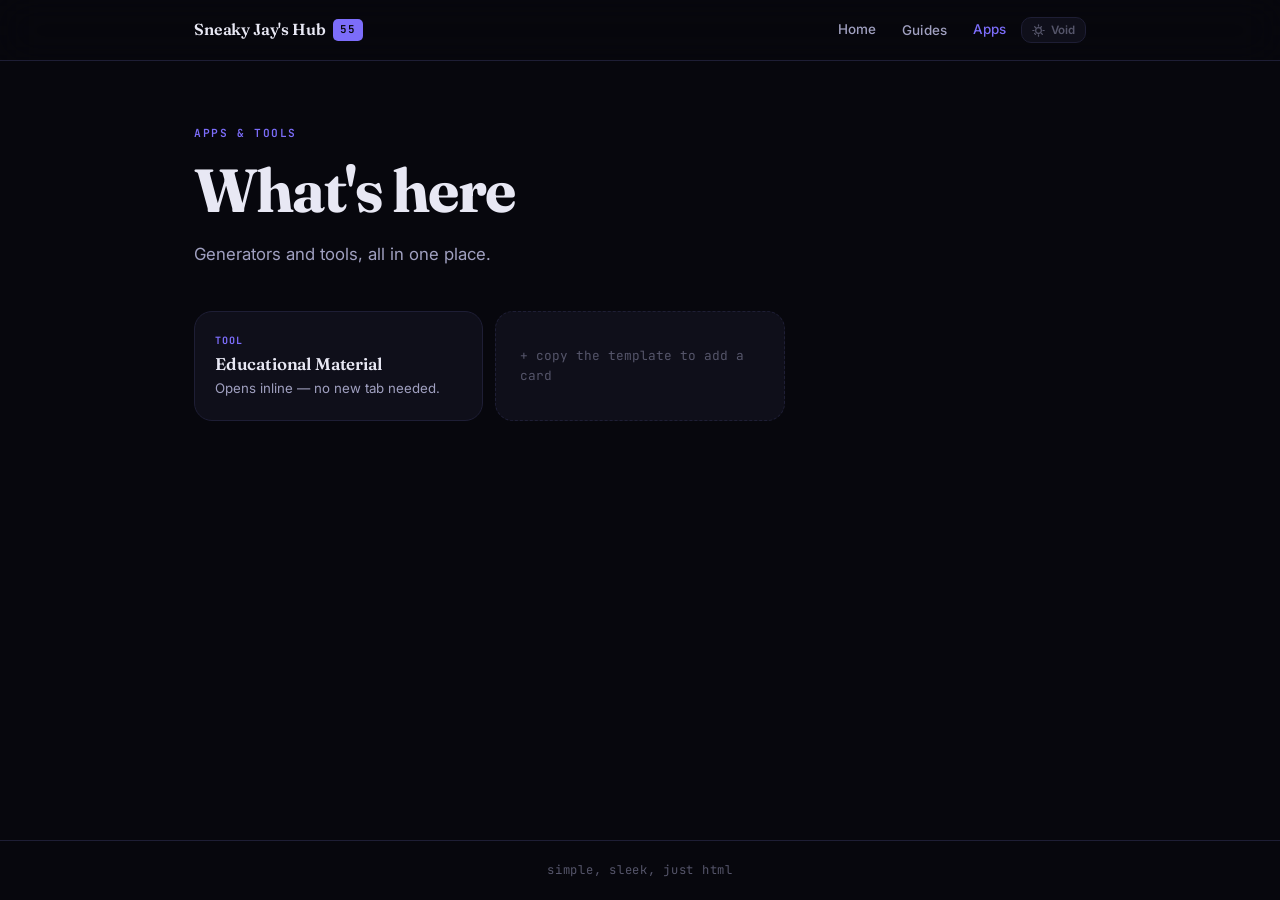
==== apps.html @ e9c7f74b "Add files via upload" ====
<!DOCTYPE html>
<html lang="en">
<head>
  <meta charset="UTF-8">
  <meta name="viewport" content="width=device-width, initial-scale=1.0">
  <title>Apps · Hub</title>
  <link rel="preconnect" href="https://fonts.googleapis.com">
  <link rel="preconnect" href="https://fonts.gstatic.com" crossorigin>
  <link href="https://fonts.googleapis.com/css2?family=Fraunces:wght@500;600;700&family=Inter:wght@400;500;600&family=JetBrains+Mono:wght@400;500;600&display=swap" rel="stylesheet">
  <link rel="stylesheet" href="style.css">
</head>
<body>

<canvas id="stars-canvas" aria-hidden="true"></canvas>

<header class="site-head">
  <div class="head-inner">
    <div class="brand">Sneaky Jay's Hub <span class="mark">55</span></div>
    <nav class="site-nav">
      <a href="index.html">Home</a>
      <button id="guidesBtn" type="button">Guides</button>
      <a href="apps.html" class="active">Apps</a>
      <button class="theme-toggle-btn" id="themeToggleBtn" type="button" aria-label="Change theme">
        <svg viewBox="0 0 16 16" stroke-width="1.5" stroke-linecap="round" stroke-linejoin="round">
          <circle cx="8" cy="8" r="3.5"/>
          <path d="M8 1v1.5M8 13.5V15M1 8h1.5M13.5 8H15M3.2 3.2l1.1 1.1M11.7 11.7l1.1 1.1M11.7 3.2l-1.1 1.1M3.2 11.7l1.1 1.1"/>
        </svg>
        <span class="theme-btn-label">Theme</span>
      </button>
    </nav>
  </div>
</header>

<main>
  <span class="eyebrow">Apps &amp; Tools</span>
  <h1 class="page-title">What's here</h1>
  <p class="lede">Generators and tools, all in one place.</p>

  <div class="grid">

    <!-- App card — opens inline via iframe -->
    <div class="card">
      <button class="card-link" onclick="openApp('https://educational-material.pages.dev', 'Educational Material')">
        <span class="tag">Tool</span>
        <h3>Educational Material</h3>
        <p>Opens inline — no new tab needed.</p>
      </button>
    </div>

    <!--
    TEMPLATE — copy to add a new app card:

    <div class="card">
      <button class="card-link" onclick="openApp('https://yoursite.com', 'App Name')">
        <span class="tag">Category</span>
        <h3>App Name</h3>
        <p>What it does.</p>
      </button>
    </div>
    -->

    <div class="card add-new">+ copy the template to add a card</div>
  </div>
</main>

<footer class="site-foot">simple, sleek, just html</footer>

<!-- Guides modal -->
<div class="modal-overlay" id="guidesModal">
  <div class="modal-panel" role="dialog" aria-modal="true" aria-label="Guides">
    <div class="modal-header">
      <span>Guides</span>
      <button class="modal-close" id="guidesClose" aria-label="Close">&times;</button>
    </div>
    <div class="modal-list">
      <a href="method-1.html"><span class="num">1</span> Method 1</a>
      <a href="method-2.html"><span class="num">2</span> Method 2</a>
      <a href="method-3.html"><span class="num">3</span> Method 3</a>
    </div>
  </div>
</div>

<!-- App iframe viewer -->
<div id="app-viewer" role="dialog" aria-modal="true" aria-label="App viewer">
  <div class="app-bar">
    <button class="app-bar-back" onclick="closeApp()">
      <svg viewBox="0 0 14 14" stroke-width="2" stroke-linecap="round" stroke-linejoin="round">
        <path d="M9 12L4 7l5-5"/>
      </svg>
      Back
    </button>
    <span class="app-bar-title" id="app-title"></span>
    <span class="app-bar-url" id="app-url"></span>
  </div>
  <iframe id="app-frame" src="" title="App viewer"
    sandbox="allow-scripts allow-same-origin allow-forms allow-popups allow-modals"></iframe>
</div>

<script src="guides-modal.js"></script>
<script src="theme.js"></script>
<script>
  function openApp(url, title) {
    const viewer = document.getElementById('app-viewer');
    document.getElementById('app-frame').src = url;
    document.getElementById('app-title').textContent = title;
    document.getElementById('app-url').textContent = url;
    viewer.classList.add('open');
    document.body.style.overflow = 'hidden';
  }

  function closeApp() {
    document.getElementById('app-viewer').classList.remove('open');
    document.getElementById('app-frame').src = '';
    document.body.style.overflow = '';
  }

  document.addEventListener('keydown', e => { if (e.key === 'Escape') closeApp(); });
</script>
</body>
</html>
---- style.css ----
/* ═══════════════════════════════════════════════
   RESET
═══════════════════════════════════════════════ */
*, *::before, *::after { box-sizing: border-box; margin: 0; padding: 0; }
html { font-size: 16px; scroll-behavior: smooth; }
a { color: inherit; text-decoration: none; }

/* ═══════════════════════════════════════════════
   THEME TOKENS  (default = void / deep dark)
═══════════════════════════════════════════════ */
:root {
  /* -- void (default) -- */
  --bg:           #07070d;
  --bg-2:         #0f0f1a;
  --bg-3:         #171727;
  --border:       #1e1e35;
  --accent:       #7c6dfa;
  --accent-glow:  rgba(124,109,250,0.25);
  --accent-dim:   rgba(124,109,250,0.1);
  --text:         #e8e8f4;
  --text-2:       #a0a0c0;
  --muted:        #55556a;
  --card-shine:   rgba(124,109,250,0.04);

  --font-display: 'Fraunces', Georgia, serif;
  --font-body:    'Inter', system-ui, sans-serif;
  --font-mono:    'JetBrains Mono', monospace;

  --radius:    10px;
  --radius-lg: 18px;
  --radius-xl: 24px;
  --trans:     0.2s ease;
  --trans-slow:0.4s ease;
}

/* ═══════════════════════════════════════════════
   THEMES
═══════════════════════════════════════════════ */

/* -- midnight (dark blue) -- */
[data-theme="midnight"] {
  --bg:          #020818;
  --bg-2:        #060d24;
  --bg-3:        #0c1535;
  --border:      #132040;
  --accent:      #38bdf8;
  --accent-glow: rgba(56,189,248,0.2);
  --accent-dim:  rgba(56,189,248,0.08);
  --text:        #e0f0ff;
  --text-2:      #90b8d8;
  --muted:       #3a5270;
  --card-shine:  rgba(56,189,248,0.03);
}

/* -- ember (dark warm) -- */
[data-theme="ember"] {
  --bg:          #0d0700;
  --bg-2:        #160e02;
  --bg-3:        #201608;
  --border:      #332200;
  --accent:      #f97316;
  --accent-glow: rgba(249,115,22,0.22);
  --accent-dim:  rgba(249,115,22,0.09);
  --text:        #f5e8d8;
  --text-2:      #c09060;
  --muted:       #5a3a1a;
  --card-shine:  rgba(249,115,22,0.03);
}

/* -- forest (dark green) -- */
[data-theme="forest"] {
  --bg:          #020d06;
  --bg-2:        #05140a;
  --bg-3:        #081c10;
  --border:      #0e2e18;
  --accent:      #4ade80;
  --accent-glow: rgba(74,222,128,0.2);
  --accent-dim:  rgba(74,222,128,0.08);
  --text:        #d8f4e0;
  --text-2:      #7ab890;
  --muted:       #2a4a34;
  --card-shine:  rgba(74,222,128,0.03);
}

/* -- rose (dark pink) -- */
[data-theme="rose"] {
  --bg:          #0d0208;
  --bg-2:        #17040f;
  --bg-3:        #200818;
  --border:      #35102a;
  --accent:      #f472b6;
  --accent-glow: rgba(244,114,182,0.2);
  --accent-dim:  rgba(244,114,182,0.08);
  --text:        #fce7f3;
  --text-2:      #c080a0;
  --muted:       #5a2048;
  --card-shine:  rgba(244,114,182,0.03);
}

/* -- paper (light) -- */
[data-theme="paper"] {
  --bg:          #faf8f4;
  --bg-2:        #f2ede6;
  --bg-3:        #e8e0d6;
  --border:      #d4c8b8;
  --accent:      #7c3aed;
  --accent-glow: rgba(124,58,237,0.15);
  --accent-dim:  rgba(124,58,237,0.08);
  --text:        #1a1410;
  --text-2:      #6b5a48;
  --muted:       #9a8a78;
  --card-shine:  rgba(124,58,237,0.03);
}

/* -- arctic (light blue) -- */
[data-theme="arctic"] {
  --bg:          #f0f7ff;
  --bg-2:        #e4f0fc;
  --bg-3:        #d4e8f8;
  --border:      #b8d4ee;
  --accent:      #0369a1;
  --accent-glow: rgba(3,105,161,0.15);
  --accent-dim:  rgba(3,105,161,0.07);
  --text:        #0a1a2e;
  --text-2:      #3a6080;
  --muted:       #7090b0;
  --card-shine:  rgba(3,105,161,0.02);
}

/* -- mint (light green) -- */
[data-theme="mint"] {
  --bg:          #f0faf4;
  --bg-2:        #e2f5e8;
  --bg-3:        #d0eedb;
  --border:      #b0d8be;
  --accent:      #059669;
  --accent-glow: rgba(5,150,105,0.15);
  --accent-dim:  rgba(5,150,105,0.07);
  --text:        #062016;
  --text-2:      #2a6048;
  --muted:       #609078;
  --card-shine:  rgba(5,150,105,0.02);
}

/* -- stars (animated) -- */
[data-theme="stars"] {
  --bg:          #000008;
  --bg-2:        #06060f;
  --bg-3:        #0a0a18;
  --border:      #14143a;
  --accent:      #c4b5fd;
  --accent-glow: rgba(196,181,253,0.25);
  --accent-dim:  rgba(196,181,253,0.08);
  --text:        #f0eeff;
  --text-2:      #a090d0;
  --muted:       #404060;
  --card-shine:  rgba(196,181,253,0.04);
}

/* ═══════════════════════════════════════════════
   BASE
═══════════════════════════════════════════════ */
body {
  background: var(--bg);
  color: var(--text);
  font-family: var(--font-body);
  font-size: 1rem;
  line-height: 1.6;
  min-height: 100dvh;
  display: flex;
  flex-direction: column;
  -webkit-font-smoothing: antialiased;
  transition: background var(--trans-slow), color var(--trans-slow);
  position: relative;
  overflow-x: hidden;
}

code {
  font-family: var(--font-mono);
  font-size: 0.82em;
  background: var(--bg-3);
  border: 1px solid var(--border);
  padding: 0.15em 0.45em;
  border-radius: 4px;
  color: var(--accent);
}

/* ═══════════════════════════════════════════════
   STARS CANVAS (only visible in stars theme)
═══════════════════════════════════════════════ */
#stars-canvas {
  display: none;
  position: fixed;
  inset: 0;
  pointer-events: none;
  z-index: 0;
}
[data-theme="stars"] #stars-canvas { display: block; }
[data-theme="stars"] body > *:not(#stars-canvas) { position: relative; z-index: 1; }

/* ═══════════════════════════════════════════════
   HEADER
═══════════════════════════════════════════════ */
.site-head {
  position: sticky;
  top: 0;
  z-index: 200;
  background: rgba(0,0,0,0);
  backdrop-filter: blur(20px);
  -webkit-backdrop-filter: blur(20px);
  border-bottom: 1px solid var(--border);
  transition: background var(--trans-slow), border-color var(--trans-slow);
}

/* Light themes need a whiter header bg */
[data-theme="paper"] .site-head,
[data-theme="arctic"] .site-head,
[data-theme="mint"] .site-head {
  background: rgba(255,255,255,0.6);
}

.head-inner {
  max-width: 940px;
  margin: 0 auto;
  padding: 0 24px;
  height: 60px;
  display: flex;
  align-items: center;
  justify-content: space-between;
  gap: 12px;
}

.brand {
  font-family: var(--font-display);
  font-size: 1rem;
  font-weight: 600;
  letter-spacing: -0.01em;
  color: var(--text);
  white-space: nowrap;
  display: flex;
  align-items: center;
  gap: 8px;
  flex-shrink: 0;
  transition: color var(--trans-slow);
}

.mark {
  font-family: var(--font-mono);
  font-size: 0.68rem;
  font-weight: 600;
  background: var(--accent);
  color: var(--bg);
  padding: 2px 7px;
  border-radius: 5px;
  letter-spacing: 0.06em;
  transition: background var(--trans-slow);
}

/* ═══════════════════════════════════════════════
   NAV
═══════════════════════════════════════════════ */
.site-nav {
  display: flex;
  align-items: center;
  gap: 2px;
}

.site-nav a,
.site-nav button {
  font-family: var(--font-body);
  font-size: 0.84rem;
  font-weight: 500;
  color: var(--text-2);
  background: none;
  border: none;
  cursor: pointer;
  padding: 6px 12px;
  border-radius: var(--radius);
  transition: color var(--trans), background var(--trans);
  letter-spacing: 0.01em;
  white-space: nowrap;
}

.site-nav a:hover,
.site-nav button:hover {
  color: var(--text);
  background: var(--bg-3);
}

.site-nav a.active { color: var(--accent); }

/* Theme toggle button */
.theme-toggle-btn {
  display: flex;
  align-items: center;
  gap: 6px;
  font-family: var(--font-mono);
  font-size: 0.72rem !important;
  font-weight: 600 !important;
  color: var(--muted) !important;
  border: 1px solid var(--border) !important;
  padding: 5px 10px !important;
  background: var(--bg-2) !important;
  transition: color var(--trans), border-color var(--trans), background var(--trans) !important;
}

.theme-toggle-btn:hover {
  color: var(--accent) !important;
  border-color: var(--accent) !important;
  background: var(--accent-dim) !important;
}

.theme-toggle-btn svg {
  width: 13px; height: 13px;
  stroke: currentColor; fill: none;
  flex-shrink: 0;
}

/* ═══════════════════════════════════════════════
   THEME PICKER PANEL
═══════════════════════════════════════════════ */
.theme-panel-overlay {
  display: none;
  position: fixed;
  inset: 0;
  z-index: 600;
  background: rgba(0,0,0,0.55);
  backdrop-filter: blur(8px);
  -webkit-backdrop-filter: blur(8px);
  align-items: flex-start;
  justify-content: flex-end;
  padding: 70px 24px 0;
}

.theme-panel-overlay.open { display: flex; }

.theme-panel {
  background: var(--bg-2);
  border: 1px solid var(--border);
  border-radius: var(--radius-xl);
  width: 340px;
  overflow: hidden;
  box-shadow: 0 40px 100px rgba(0,0,0,0.6);
  animation: panel-in 0.22s cubic-bezier(0.22,1,0.36,1);
}

@keyframes panel-in {
  from { opacity: 0; transform: translateY(-12px) scale(0.97); }
  to   { opacity: 1; transform: translateY(0) scale(1); }
}

.theme-panel-head {
  display: flex;
  align-items: center;
  justify-content: space-between;
  padding: 18px 20px 14px;
  border-bottom: 1px solid var(--border);
}

.theme-panel-head span {
  font-family: var(--font-mono);
  font-size: 0.72rem;
  font-weight: 600;
  letter-spacing: 0.1em;
  text-transform: uppercase;
  color: var(--muted);
}

.theme-panel-close {
  background: none;
  border: none;
  color: var(--muted);
  cursor: pointer;
  font-size: 1.1rem;
  line-height: 1;
  padding: 3px 6px;
  border-radius: 6px;
  transition: color var(--trans), background var(--trans);
}
.theme-panel-close:hover { color: var(--text); background: var(--bg-3); }

.theme-section-label {
  font-family: var(--font-mono);
  font-size: 0.65rem;
  font-weight: 600;
  letter-spacing: 0.1em;
  text-transform: uppercase;
  color: var(--muted);
  padding: 14px 20px 8px;
}

.theme-grid {
  display: grid;
  grid-template-columns: 1fr 1fr;
  gap: 8px;
  padding: 0 12px 12px;
}

.theme-swatch {
  display: flex;
  align-items: center;
  gap: 10px;
  padding: 10px 12px;
  border-radius: var(--radius);
  cursor: pointer;
  border: 1.5px solid transparent;
  background: none;
  font-family: var(--font-body);
  text-align: left;
  transition: border-color 0.15s, background 0.15s;
  position: relative;
  overflow: hidden;
}

.theme-swatch:hover { background: var(--bg-3); }
.theme-swatch.active { border-color: var(--accent) !important; }

.swatch-dot {
  width: 28px;
  height: 28px;
  border-radius: 50%;
  flex-shrink: 0;
  border: 2px solid rgba(255,255,255,0.12);
  position: relative;
  overflow: hidden;
}

.swatch-dot::after {
  content: '';
  position: absolute;
  inset: 0;
  border-radius: 50%;
  background: linear-gradient(135deg, rgba(255,255,255,0.2) 0%, transparent 60%);
}

.swatch-info { min-width: 0; }
.swatch-name {
  font-size: 0.84rem;
  font-weight: 600;
  color: var(--text);
  display: block;
  white-space: nowrap;
  overflow: hidden;
  text-overflow: ellipsis;
}
.swatch-desc {
  font-size: 0.7rem;
  color: var(--muted);
  display: block;
  margin-top: 1px;
}

/* Stars special badge */
.swatch-stars-badge {
  position: absolute;
  top: 6px;
  right: 6px;
  font-size: 0.58rem;
  font-family: var(--font-mono);
  font-weight: 700;
  letter-spacing: 0.06em;
  text-transform: uppercase;
  background: #c4b5fd;
  color: #000010;
  padding: 1px 5px;
  border-radius: 3px;
}

/* ═══════════════════════════════════════════════
   MAIN
═══════════════════════════════════════════════ */
main {
  flex: 1;
  max-width: 940px;
  width: 100%;
  margin: 0 auto;
  padding: 64px 24px 80px;
}

/* ═══════════════════════════════════════════════
   HERO
═══════════════════════════════════════════════ */
.hero { max-width: 580px; }

.eyebrow {
  font-family: var(--font-mono);
  font-size: 0.7rem;
  font-weight: 600;
  letter-spacing: 0.14em;
  text-transform: uppercase;
  color: var(--accent);
  margin-bottom: 16px;
  display: block;
  transition: color var(--trans-slow);
}

.page-title {
  font-family: var(--font-display);
  font-size: clamp(2.6rem, 5.5vw, 3.8rem);
  font-weight: 700;
  line-height: 1.06;
  letter-spacing: -0.03em;
  color: var(--text);
  margin-bottom: 18px;
  transition: color var(--trans-slow);
}

.lede {
  font-size: 1.05rem;
  color: var(--text-2);
  margin-bottom: 44px;
  line-height: 1.55;
  transition: color var(--trans-slow);
}

/* ═══════════════════════════════════════════════
   HERO GRID CARDS
═══════════════════════════════════════════════ */
.hero-grid {
  display: grid;
  grid-template-columns: 1fr 1fr;
  gap: 12px;
}

.hero-card {
  display: flex;
  flex-direction: column;
  gap: 7px;
  padding: 24px 22px;
  background: var(--bg-2);
  border: 1px solid var(--border);
  border-radius: var(--radius-lg);
  cursor: pointer;
  font-family: inherit;
  text-align: left;
  transition: border-color var(--trans), background var(--trans), transform var(--trans), box-shadow var(--trans);
  text-decoration: none;
  color: var(--text);
  position: relative;
  overflow: hidden;
}

.hero-card::before {
  content: '';
  position: absolute;
  inset: 0;
  background: var(--card-shine);
  opacity: 0;
  transition: opacity var(--trans);
}

.hero-card:hover { border-color: var(--accent); transform: translateY(-3px); box-shadow: 0 12px 40px var(--accent-glow); }
.hero-card:hover::before { opacity: 1; }

.hero-card .glyph {
  font-family: var(--font-mono);
  font-size: 0.66rem;
  font-weight: 700;
  letter-spacing: 0.12em;
  text-transform: uppercase;
  color: var(--accent);
  margin-bottom: 2px;
  transition: color var(--trans-slow);
}

.hero-card h3 {
  font-family: var(--font-display);
  font-size: 1.18rem;
  font-weight: 600;
  letter-spacing: -0.01em;
  color: var(--text);
  transition: color var(--trans-slow);
}

.hero-card p {
  font-size: 0.84rem;
  color: var(--text-2);
  line-height: 1.45;
  transition: color var(--trans-slow);
}

/* ═══════════════════════════════════════════════
   CALLOUT
═══════════════════════════════════════════════ */
.callout {
  margin-top: 32px;
  padding: 14px 18px;
  background: var(--bg-2);
  border: 1px solid var(--border);
  border-left: 3px solid var(--accent);
  border-radius: var(--radius);
  font-size: 0.87rem;
  color: var(--text-2);
  line-height: 1.5;
}

/* ═══════════════════════════════════════════════
   APPS GRID
═══════════════════════════════════════════════ */
.grid {
  display: grid;
  grid-template-columns: repeat(auto-fill, minmax(230px, 1fr));
  gap: 12px;
  margin-top: 44px;
}

.card {
  background: var(--bg-2);
  border: 1px solid var(--border);
  border-radius: var(--radius-lg);
  overflow: hidden;
  transition: border-color var(--trans), transform var(--trans), box-shadow var(--trans);
}

.card:hover { border-color: var(--accent); transform: translateY(-2px); box-shadow: 0 8px 30px var(--accent-glow); }

.card-link {
  display: flex;
  flex-direction: column;
  gap: 6px;
  padding: 22px 20px;
  cursor: pointer;
  background: none;
  border: none;
  font-family: inherit;
  text-align: left;
  width: 100%;
  color: var(--text);
  transition: background var(--trans);
}

.card-link:hover { background: var(--bg-3); }

.tag {
  font-family: var(--font-mono);
  font-size: 0.63rem;
  font-weight: 700;
  letter-spacing: 0.1em;
  text-transform: uppercase;
  color: var(--accent);
  transition: color var(--trans-slow);
}

.card h3 {
  font-family: var(--font-display);
  font-size: 1.06rem;
  font-weight: 600;
  letter-spacing: -0.01em;
  color: var(--text);
  transition: color var(--trans-slow);
}

.card p {
  font-size: 0.83rem;
  color: var(--text-2);
  transition: color var(--trans-slow);
}

.add-new {
  display: flex;
  align-items: center;
  justify-content: center;
  padding: 24px;
  font-size: 0.8rem;
  color: var(--muted);
  font-family: var(--font-mono);
  border-style: dashed;
  min-height: 110px;
}

/* ═══════════════════════════════════════════════
   FOOTER
═══════════════════════════════════════════════ */
.site-foot {
  text-align: center;
  padding: 20px 24px;
  font-size: 0.76rem;
  font-family: var(--font-mono);
  color: var(--muted);
  border-top: 1px solid var(--border);
  letter-spacing: 0.06em;
  transition: color var(--trans-slow), border-color var(--trans-slow);
}

/* ═══════════════════════════════════════════════
   GUIDES MODAL
═══════════════════════════════════════════════ */
.modal-overlay {
  display: none;
  position: fixed;
  inset: 0;
  background: rgba(0,0,0,0.6);
  backdrop-filter: blur(10px);
  -webkit-backdrop-filter: blur(10px);
  z-index: 500;
  align-items: flex-start;
  justify-content: center;
  padding-top: 80px;
}

.modal-overlay.open { display: flex; }

.modal-panel {
  background: var(--bg-2);
  border: 1px solid var(--border);
  border-radius: var(--radius-xl);
  width: 320px;
  overflow: hidden;
  box-shadow: 0 40px 100px rgba(0,0,0,0.5);
  animation: slide-down 0.2s cubic-bezier(0.22,1,0.36,1);
}

@keyframes slide-down {
  from { opacity: 0; transform: translateY(-14px) scale(0.97); }
  to   { opacity: 1; transform: translateY(0) scale(1); }
}

.modal-header {
  display: flex;
  align-items: center;
  justify-content: space-between;
  padding: 18px 20px 14px;
  border-bottom: 1px solid var(--border);
  font-family: var(--font-mono);
  font-size: 0.72rem;
  font-weight: 700;
  letter-spacing: 0.1em;
  text-transform: uppercase;
  color: var(--muted);
}

.modal-close {
  background: none;
  border: none;
  color: var(--muted);
  cursor: pointer;
  font-size: 1.15rem;
  line-height: 1;
  padding: 3px 6px;
  border-radius: 6px;
  transition: color var(--trans), background var(--trans);
}
.modal-close:hover { color: var(--text); background: var(--bg-3); }

.modal-list { padding: 8px; }

.modal-list a {
  display: flex;
  align-items: center;
  gap: 12px;
  padding: 11px 14px;
  border-radius: var(--radius);
  font-size: 0.9rem;
  font-weight: 500;
  color: var(--text);
  transition: background var(--trans), color var(--trans);
}

.modal-list a:hover { background: var(--bg-3); color: var(--accent); }

.num {
  font-family: var(--font-mono);
  font-size: 0.68rem;
  font-weight: 700;
  color: var(--accent);
  background: var(--accent-dim);
  width: 24px; height: 24px;
  display: flex;
  align-items: center;
  justify-content: center;
  border-radius: 6px;
  flex-shrink: 0;
  transition: background var(--trans-slow), color var(--trans-slow);
}

/* ═══════════════════════════════════════════════
   APP IFRAME VIEWER
═══════════════════════════════════════════════ */
#app-viewer {
  display: none;
  position: fixed;
  inset: 0;
  z-index: 900;
  flex-direction: column;
  background: var(--bg);
}

#app-viewer.open { display: flex; }

.app-bar {
  display: flex;
  align-items: center;
  gap: 12px;
  padding: 0 18px;
  height: 54px;
  background: var(--bg-2);
  border-bottom: 1px solid var(--border);
  flex-shrink: 0;
}

.app-bar-back {
  display: flex;
  align-items: center;
  gap: 7px;
  padding: 6px 14px;
  background: var(--bg-3);
  border: 1px solid var(--border);
  border-radius: var(--radius);
  color: var(--text);
  font-size: 0.84rem;
  font-weight: 500;
  font-family: var(--font-body);
  cursor: pointer;
  transition: border-color var(--trans), background var(--trans), color var(--trans);
  flex-shrink: 0;
}
.app-bar-back:hover { border-color: var(--accent); color: var(--accent); }
.app-bar-back svg { width: 14px; height: 14px; flex-shrink: 0; stroke: currentColor; fill: none; }

.app-bar-title {
  font-family: var(--font-display);
  font-size: 0.95rem;
  font-weight: 600;
  color: var(--text);
  flex: 1;
  white-space: nowrap;
  overflow: hidden;
  text-overflow: ellipsis;
}

.app-bar-url {
  font-family: var(--font-mono);
  font-size: 0.68rem;
  color: var(--muted);
  white-space: nowrap;
  overflow: hidden;
  text-overflow: ellipsis;
  max-width: 220px;
}

#app-frame {
  flex: 1;
  width: 100%;
  border: none;
  background: #fff;
}

/* ═══════════════════════════════════════════════
   METHOD PAGE CONTENT
═══════════════════════════════════════════════ */
.method-wrap { max-width: 680px; }

.method-wrap .card {
  padding: 28px;
  transform: none !important;
  margin-top: 32px;
}

.method-wrap .card:hover { transform: none !important; }

.method-wrap ol, .method-wrap ul {
  padding-left: 20px;
  color: var(--text-2);
  margin-bottom: 14px;
}

.method-wrap li { margin-bottom: 6px; line-height: 1.55; }

.method-wrap p { color: var(--text-2); margin-bottom: 12px; }

.method-url {
  font-family: var(--font-mono);
  font-size: 0.82rem;
  color: var(--accent);
  margin-bottom: 18px !important;
  display: block;
}

/* ═══════════════════════════════════════════════
   ANIMATED GRADIENT BG (ember / midnight)
═══════════════════════════════════════════════ */
[data-theme="ember"] body::before,
[data-theme="midnight"] body::before,
[data-theme="void"] body::before,
[data-theme="forest"] body::before {
  content: '';
  position: fixed;
  inset: 0;
  pointer-events: none;
  z-index: 0;
  opacity: 0.6;
  animation: bg-pulse 8s ease-in-out infinite alternate;
}

[data-theme="void"] body::before,
:root body::before {
  background: radial-gradient(ellipse 60% 50% at 20% 30%, var(--accent-glow), transparent);
}

[data-theme="midnight"] body::before {
  background: radial-gradient(ellipse 50% 60% at 80% 20%, rgba(56,189,248,0.15), transparent);
}

[data-theme="ember"] body::before {
  background: radial-gradient(ellipse 55% 50% at 15% 70%, rgba(249,115,22,0.15), transparent);
}

[data-theme="forest"] body::before {
  background: radial-gradient(ellipse 55% 50% at 80% 40%, rgba(74,222,128,0.12), transparent);
}

@keyframes bg-pulse {
  from { opacity: 0.4; transform: scale(1); }
  to   { opacity: 0.8; transform: scale(1.1); }
}

[data-theme="ember"] body > *:not(#stars-canvas),
[data-theme="midnight"] body > *:not(#stars-canvas),
[data-theme="forest"] body > *:not(#stars-canvas) {
  position: relative;
  z-index: 1;
}

/* ═══════════════════════════════════════════════
   RESPONSIVE
═══════════════════════════════════════════════ */
@media (max-width: 620px) {
  .hero-grid { grid-template-columns: 1fr; }
  .head-inner { padding: 0 16px; gap: 8px; }
  main { padding: 40px 16px 60px; }
  .brand { font-size: 0.88rem; }
  .app-bar-url { display: none; }
  .theme-panel { width: calc(100vw - 32px); }
  .theme-panel-overlay { padding: 70px 16px 0; justify-content: center; }
  .site-nav a:not(.active):not([href="apps.html"]):not([href="index.html"]) { display: none; }
}

@media (prefers-reduced-motion: reduce) {
  *, *::before, *::after { animation: none !important; transition: none !important; }
}
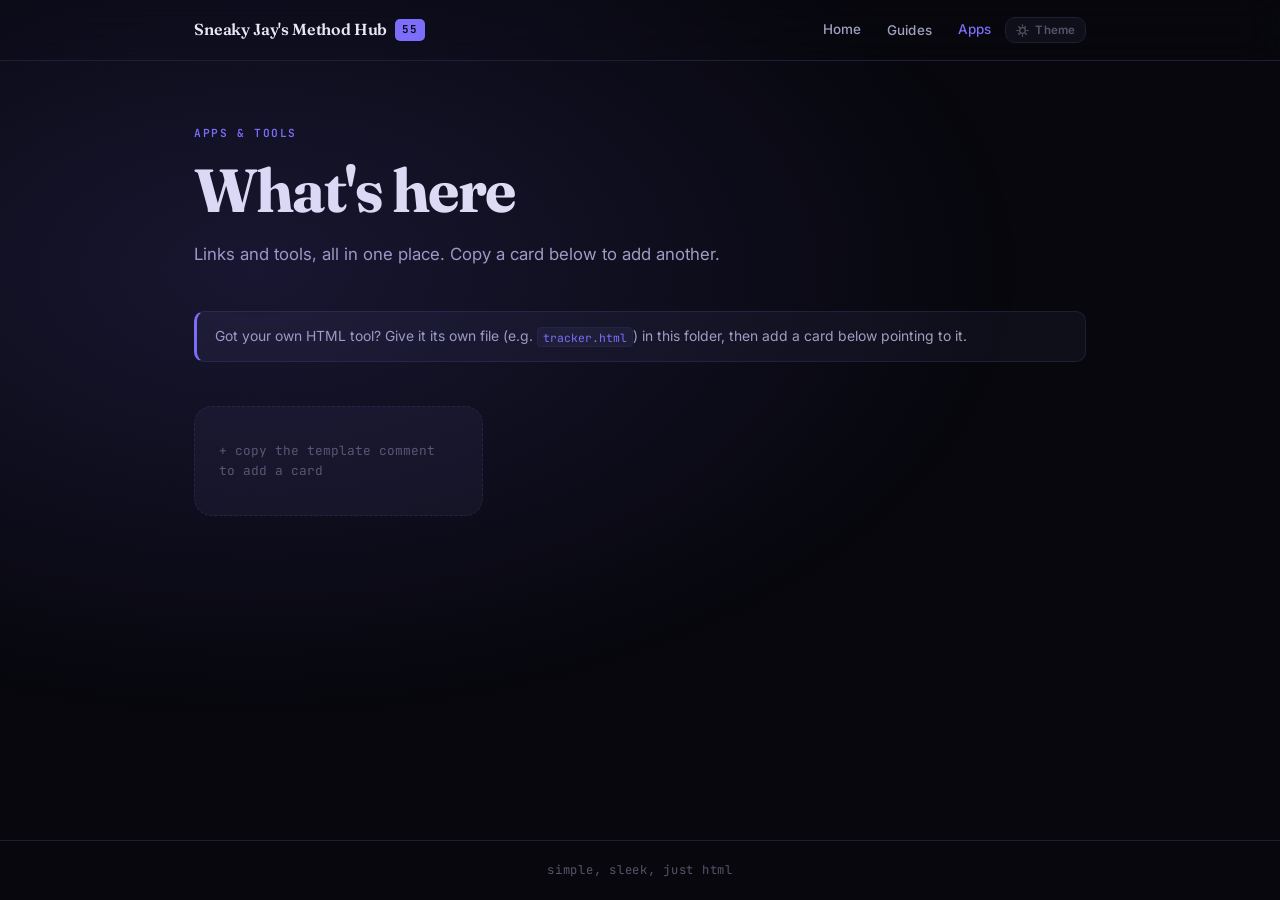
==== commit 915dbb10: "Add files via upload" ====
--- a/apps.html
+++ b/apps.html
@@ -1,21 +1,19 @@
 <!DOCTYPE html>
 <html lang="en">
 <head>
-  <meta charset="UTF-8">
-  <meta name="viewport" content="width=device-width, initial-scale=1.0">
-  <title>Apps · Hub</title>
-  <link rel="preconnect" href="https://fonts.googleapis.com">
-  <link rel="preconnect" href="https://fonts.gstatic.com" crossorigin>
-  <link href="https://fonts.googleapis.com/css2?family=Fraunces:wght@500;600;700&family=Inter:wght@400;500;600&family=JetBrains+Mono:wght@400;500;600&display=swap" rel="stylesheet">
-  <link rel="stylesheet" href="style.css">
+<meta charset="UTF-8">
+<meta name="viewport" content="width=device-width, initial-scale=1.0">
+<title>Apps · Hub</title>
+<link rel="preconnect" href="https://fonts.googleapis.com">
+<link rel="preconnect" href="https://fonts.gstatic.com" crossorigin>
+<link href="https://fonts.googleapis.com/css2?family=Fraunces:wght@500;600;700&family=Inter:wght@400;500;600&family=JetBrains+Mono:wght@400;500;600&display=swap" rel="stylesheet">
+<link rel="stylesheet" href="style.css">
 </head>
 <body>
-
 <canvas id="stars-canvas" aria-hidden="true"></canvas>
-
 <header class="site-head">
   <div class="head-inner">
-    <div class="brand">Sneaky Jay's Hub <span class="mark">55</span></div>
+    <div class="brand">Sneaky Jay's Method Hub<span class="mark">55</span></div>
     <nav class="site-nav">
       <a href="index.html">Home</a>
       <button id="guidesBtn" type="button">Guides</button>
@@ -32,40 +30,39 @@
 </header>
 
 <main>
-  <span class="eyebrow">Apps &amp; Tools</span>
+  <p class="eyebrow">Apps &amp; Tools</p>
   <h1 class="page-title">What's here</h1>
-  <p class="lede">Generators and tools, all in one place.</p>
+  <p class="lede">Links and tools, all in one place. Copy a card below to add another.</p>
+
+  <div class="callout">
+    Got your own HTML tool? Give it its own file (e.g. <code>tracker.html</code>) in this folder,
+    then add a card below pointing to it.
+  </div>
+
+  <!--
+  TEMPLATE — copy this block to add a new card.
+  For an external site, link straight to the URL.
+  For your own HTML file sitting in this folder, just use its filename as href.
+
+  <div class="card">
+    <a class="card-link" href="https://example.com" target="_blank" rel="noopener">
+      <span class="tag">Category</span>
+      <h3>Tool name</h3>
+      <p>One line about what it's for.</p>
+    </a>
+  </div>
+  -->
 
   <div class="grid">
-
-    <!-- App card — opens inline via iframe -->
-    <div class="card">
-      <button class="card-link" onclick="openApp('https://educational-material.pages.dev', 'Educational Material')">
-        <span class="tag">Tool</span>
-        <h3>Educational Material</h3>
-        <p>Opens inline — no new tab needed.</p>
-      </button>
+    <div class="card add-new">
+      + copy the template comment to add a card
     </div>
-
-    <!--
-    TEMPLATE — copy to add a new app card:
-
-    <div class="card">
-      <button class="card-link" onclick="openApp('https://yoursite.com', 'App Name')">
-        <span class="tag">Category</span>
-        <h3>App Name</h3>
-        <p>What it does.</p>
-      </button>
-    </div>
-    -->
-
-    <div class="card add-new">+ copy the template to add a card</div>
   </div>
 </main>
 
 <footer class="site-foot">simple, sleek, just html</footer>
 
-<!-- Guides modal -->
+<!-- Guides popup -->
 <div class="modal-overlay" id="guidesModal">
   <div class="modal-panel" role="dialog" aria-modal="true" aria-label="Guides">
     <div class="modal-header">
@@ -80,41 +77,7 @@
   </div>
 </div>
 
-<!-- App iframe viewer -->
-<div id="app-viewer" role="dialog" aria-modal="true" aria-label="App viewer">
-  <div class="app-bar">
-    <button class="app-bar-back" onclick="closeApp()">
-      <svg viewBox="0 0 14 14" stroke-width="2" stroke-linecap="round" stroke-linejoin="round">
-        <path d="M9 12L4 7l5-5"/>
-      </svg>
-      Back
-    </button>
-    <span class="app-bar-title" id="app-title"></span>
-    <span class="app-bar-url" id="app-url"></span>
-  </div>
-  <iframe id="app-frame" src="" title="App viewer"
-    sandbox="allow-scripts allow-same-origin allow-forms allow-popups allow-modals"></iframe>
-</div>
-
 <script src="guides-modal.js"></script>
 <script src="theme.js"></script>
-<script>
-  function openApp(url, title) {
-    const viewer = document.getElementById('app-viewer');
-    document.getElementById('app-frame').src = url;
-    document.getElementById('app-title').textContent = title;
-    document.getElementById('app-url').textContent = url;
-    viewer.classList.add('open');
-    document.body.style.overflow = 'hidden';
-  }
-
-  function closeApp() {
-    document.getElementById('app-viewer').classList.remove('open');
-    document.getElementById('app-frame').src = '';
-    document.body.style.overflow = '';
-  }
-
-  document.addEventListener('keydown', e => { if (e.key === 'Escape') closeApp(); });
-</script>
 </body>
 </html>
--- a/style.css
+++ b/style.css
@@ -157,6 +157,81 @@
   --card-shine:  rgba(196,181,253,0.04);
 }
 
+/* -- neon tokyo (animated) -- */
+[data-theme="neon"] {
+  --bg:          #06010f;
+  --bg-2:        #0e0320;
+  --bg-3:        #160530;
+  --border:      #2a0845;
+  --accent:      #f72585;
+  --accent-glow: rgba(247,37,133,0.28);
+  --accent-dim:  rgba(247,37,133,0.1);
+  --text:        #ffe8ff;
+  --text-2:      #c080d0;
+  --muted:       #5a2870;
+  --card-shine:  rgba(247,37,133,0.05);
+}
+
+/* -- aurora (animated) -- */
+[data-theme="aurora"] {
+  --bg:          #020510;
+  --bg-2:        #060c20;
+  --bg-3:        #0a1230;
+  --border:      #102040;
+  --accent:      #67e8f9;
+  --accent-glow: rgba(103,232,249,0.22);
+  --accent-dim:  rgba(103,232,249,0.08);
+  --text:        #e8f8ff;
+  --text-2:      #80c8d8;
+  --muted:       #2a5060;
+  --card-shine:  rgba(103,232,249,0.03);
+}
+
+/* -- deep sea (animated) -- */
+[data-theme="deepsea"] {
+  --bg:          #000810;
+  --bg-2:        #010f1e;
+  --bg-3:        #02182e;
+  --border:      #052840;
+  --accent:      #00d4ff;
+  --accent-glow: rgba(0,212,255,0.22);
+  --accent-dim:  rgba(0,212,255,0.08);
+  --text:        #d0f4ff;
+  --text-2:      #60a8c0;
+  --muted:       #1a4860;
+  --card-shine:  rgba(0,212,255,0.04);
+}
+
+/* -- mocha (dark warm, static) -- */
+[data-theme="mocha"] {
+  --bg:          #100a06;
+  --bg-2:        #1c1208;
+  --bg-3:        #271a0c;
+  --border:      #3a2510;
+  --accent:      #c9a96e;
+  --accent-glow: rgba(201,169,110,0.2);
+  --accent-dim:  rgba(201,169,110,0.08);
+  --text:        #f2e8d8;
+  --text-2:      #b09070;
+  --muted:       #6a4a30;
+  --card-shine:  rgba(201,169,110,0.03);
+}
+
+/* -- dusk (dark mauve, static) -- */
+[data-theme="dusk"] {
+  --bg:          #0e0c14;
+  --bg-2:        #16131e;
+  --bg-3:        #1e1a28;
+  --border:      #2e2840;
+  --accent:      #a78bfa;
+  --accent-glow: rgba(167,139,250,0.2);
+  --accent-dim:  rgba(167,139,250,0.08);
+  --text:        #e8e4f4;
+  --text-2:      #9088b0;
+  --muted:       #504868;
+  --card-shine:  rgba(167,139,250,0.03);
+}
+
 /* ═══════════════════════════════════════════════
    BASE
 ═══════════════════════════════════════════════ */
@@ -196,7 +271,9 @@
   z-index: 0;
 }
 [data-theme="stars"] #stars-canvas { display: block; }
-[data-theme="stars"] body > *:not(#stars-canvas) { position: relative; z-index: 1; }
+
+/* FIX: exclude modal/panel overlays so position:fixed stays anchored to viewport */
+[data-theme="stars"] body > *:not(#stars-canvas):not(.modal-overlay):not(.theme-panel-overlay) { position: relative; z-index: 1; }
 
 /* ═══════════════════════════════════════════════
    HEADER
@@ -882,7 +959,9 @@
 [data-theme="ember"] body::before,
 [data-theme="midnight"] body::before,
 [data-theme="void"] body::before,
-[data-theme="forest"] body::before {
+[data-theme="forest"] body::before,
+[data-theme="mocha"] body::before,
+[data-theme="dusk"] body::before {
   content: '';
   position: fixed;
   inset: 0;
@@ -909,30 +988,169 @@
   background: radial-gradient(ellipse 55% 50% at 80% 40%, rgba(74,222,128,0.12), transparent);
 }
 
+[data-theme="mocha"] body::before {
+  background: radial-gradient(ellipse 55% 50% at 30% 70%, rgba(201,169,110,0.14), transparent);
+}
+
+[data-theme="dusk"] body::before {
+  background: radial-gradient(ellipse 60% 50% at 70% 25%, rgba(167,139,250,0.15), transparent);
+}
+
 @keyframes bg-pulse {
   from { opacity: 0.4; transform: scale(1); }
   to   { opacity: 0.8; transform: scale(1.1); }
 }
 
-[data-theme="ember"] body > *:not(#stars-canvas),
-[data-theme="midnight"] body > *:not(#stars-canvas),
-[data-theme="forest"] body > *:not(#stars-canvas) {
+/* FIX: exclude modal/panel overlays so position:fixed stays anchored to viewport */
+[data-theme="ember"] body > *:not(#stars-canvas):not(.modal-overlay):not(.theme-panel-overlay),
+[data-theme="midnight"] body > *:not(#stars-canvas):not(.modal-overlay):not(.theme-panel-overlay),
+[data-theme="forest"] body > *:not(#stars-canvas):not(.modal-overlay):not(.theme-panel-overlay),
+[data-theme="mocha"] body > *:not(#stars-canvas):not(.modal-overlay):not(.theme-panel-overlay),
+[data-theme="dusk"] body > *:not(#stars-canvas):not(.modal-overlay):not(.theme-panel-overlay),
+[data-theme="neon"] body > *:not(#stars-canvas):not(.modal-overlay):not(.theme-panel-overlay),
+[data-theme="aurora"] body > *:not(#stars-canvas):not(.modal-overlay):not(.theme-panel-overlay),
+[data-theme="deepsea"] body > *:not(#stars-canvas):not(.modal-overlay):not(.theme-panel-overlay) {
   position: relative;
   z-index: 1;
 }
 
 /* ═══════════════════════════════════════════════
+   NEON TOKYO — scanline drift + colour pulse
+═══════════════════════════════════════════════ */
+[data-theme="neon"] body::before {
+  content: '';
+  position: fixed;
+  inset: 0;
+  pointer-events: none;
+  z-index: 0;
+  background:
+    repeating-linear-gradient(
+      0deg,
+      rgba(247,37,133,0.03) 0px,
+      rgba(247,37,133,0.03) 1px,
+      transparent 1px,
+      transparent 4px
+    ),
+    radial-gradient(ellipse 70% 50% at 50% 50%, rgba(72,12,168,0.4), transparent);
+  animation: neon-scan 6s linear infinite;
+}
+
+[data-theme="neon"] body::after {
+  content: '';
+  position: fixed;
+  inset: 0;
+  pointer-events: none;
+  z-index: 0;
+  background: radial-gradient(ellipse 40% 30% at 80% 20%, rgba(247,37,133,0.18), transparent),
+              radial-gradient(ellipse 40% 30% at 20% 80%, rgba(0,212,255,0.12), transparent);
+  animation: neon-pulse 4s ease-in-out infinite alternate;
+}
+
+@keyframes neon-scan {
+  from { background-position: 0 0, 0 0; }
+  to   { background-position: 0 -80px, 0 0; }
+}
+
+@keyframes neon-pulse {
+  from { opacity: 0.5; }
+  to   { opacity: 1; }
+}
+
+/* ═══════════════════════════════════════════════
+   AURORA — slow shifting northern lights
+═══════════════════════════════════════════════ */
+[data-theme="aurora"] body::before {
+  content: '';
+  position: fixed;
+  inset: 0;
+  pointer-events: none;
+  z-index: 0;
+  background:
+    radial-gradient(ellipse 80% 40% at 20% 60%, rgba(52,211,153,0.18), transparent),
+    radial-gradient(ellipse 60% 50% at 70% 30%, rgba(103,232,249,0.15), transparent),
+    radial-gradient(ellipse 50% 40% at 50% 80%, rgba(167,139,250,0.12), transparent);
+  animation: aurora-shift 12s ease-in-out infinite alternate;
+}
+
+[data-theme="aurora"] body::after {
+  content: '';
+  position: fixed;
+  inset: 0;
+  pointer-events: none;
+  z-index: 0;
+  background:
+    radial-gradient(ellipse 60% 30% at 80% 50%, rgba(52,211,153,0.1), transparent),
+    radial-gradient(ellipse 50% 40% at 10% 30%, rgba(103,232,249,0.1), transparent);
+  animation: aurora-shift 16s ease-in-out infinite alternate-reverse;
+}
+
+@keyframes aurora-shift {
+  0%   { opacity: 0.5; transform: translateX(0)   scaleY(1);    }
+  33%  { opacity: 0.8; transform: translateX(4%)  scaleY(1.05); }
+  66%  { opacity: 0.6; transform: translateX(-3%) scaleY(0.96); }
+  100% { opacity: 0.9; transform: translateX(5%)  scaleY(1.08); }
+}
+
+/* ═══════════════════════════════════════════════
+   DEEP SEA — bioluminescent orbs drifting up
+═══════════════════════════════════════════════ */
+[data-theme="deepsea"] body::before {
+  content: '';
+  position: fixed;
+  inset: 0;
+  pointer-events: none;
+  z-index: 0;
+  background:
+    radial-gradient(ellipse 30% 20% at 20% 90%, rgba(0,212,255,0.14), transparent),
+    radial-gradient(ellipse 25% 18% at 75% 75%, rgba(0,255,200,0.10), transparent),
+    radial-gradient(ellipse 20% 15% at 50% 85%, rgba(0,180,255,0.12), transparent);
+  animation: sea-drift-a 10s ease-in-out infinite alternate;
+}
+
+[data-theme="deepsea"] body::after {
+  content: '';
+  position: fixed;
+  inset: 0;
+  pointer-events: none;
+  z-index: 0;
+  background:
+    radial-gradient(ellipse 20% 15% at 60% 95%, rgba(0,255,200,0.12), transparent),
+    radial-gradient(ellipse 15% 12% at 30% 80%, rgba(0,212,255,0.10), transparent);
+  animation: sea-drift-b 14s ease-in-out infinite alternate-reverse;
+}
+
+@keyframes sea-drift-a {
+  0%   { opacity: 0.4; transform: translateY(0)    scale(1);    }
+  50%  { opacity: 0.9; transform: translateY(-6%)  scale(1.08); }
+  100% { opacity: 0.5; transform: translateY(-12%) scale(0.96); }
+}
+
+@keyframes sea-drift-b {
+  0%   { opacity: 0.3; transform: translateY(0)    scale(1);    }
+  50%  { opacity: 0.8; transform: translateY(-8%)  scale(1.05); }
+  100% { opacity: 0.4; transform: translateY(-15%) scale(1.1);  }
+}
+
+/* ═══════════════════════════════════════════════
    RESPONSIVE
 ═══════════════════════════════════════════════ */
 @media (max-width: 620px) {
   .hero-grid { grid-template-columns: 1fr; }
-  .head-inner { padding: 0 16px; gap: 8px; }
+  .head-inner { padding: 0 14px; gap: 6px; }
   main { padding: 40px 16px 60px; }
-  .brand { font-size: 0.88rem; }
+  .brand { font-size: 0.8rem; gap: 6px; }
+  .mark { font-size: 0.6rem; padding: 2px 5px; }
   .app-bar-url { display: none; }
   .theme-panel { width: calc(100vw - 32px); }
   .theme-panel-overlay { padding: 70px 16px 0; justify-content: center; }
+  .site-nav { gap: 1px; }
   .site-nav a:not(.active):not([href="apps.html"]):not([href="index.html"]) { display: none; }
+  .site-nav a, .site-nav button { padding: 6px 9px; font-size: 0.8rem; }
+
+  /* Theme button: icon only on mobile — hide the text label */
+  .theme-toggle-btn .theme-btn-label { display: none; }
+  .theme-toggle-btn { padding: 6px 8px !important; gap: 0; }
+  .theme-toggle-btn svg { width: 15px; height: 15px; }
 }
 
 @media (prefers-reduced-motion: reduce) {
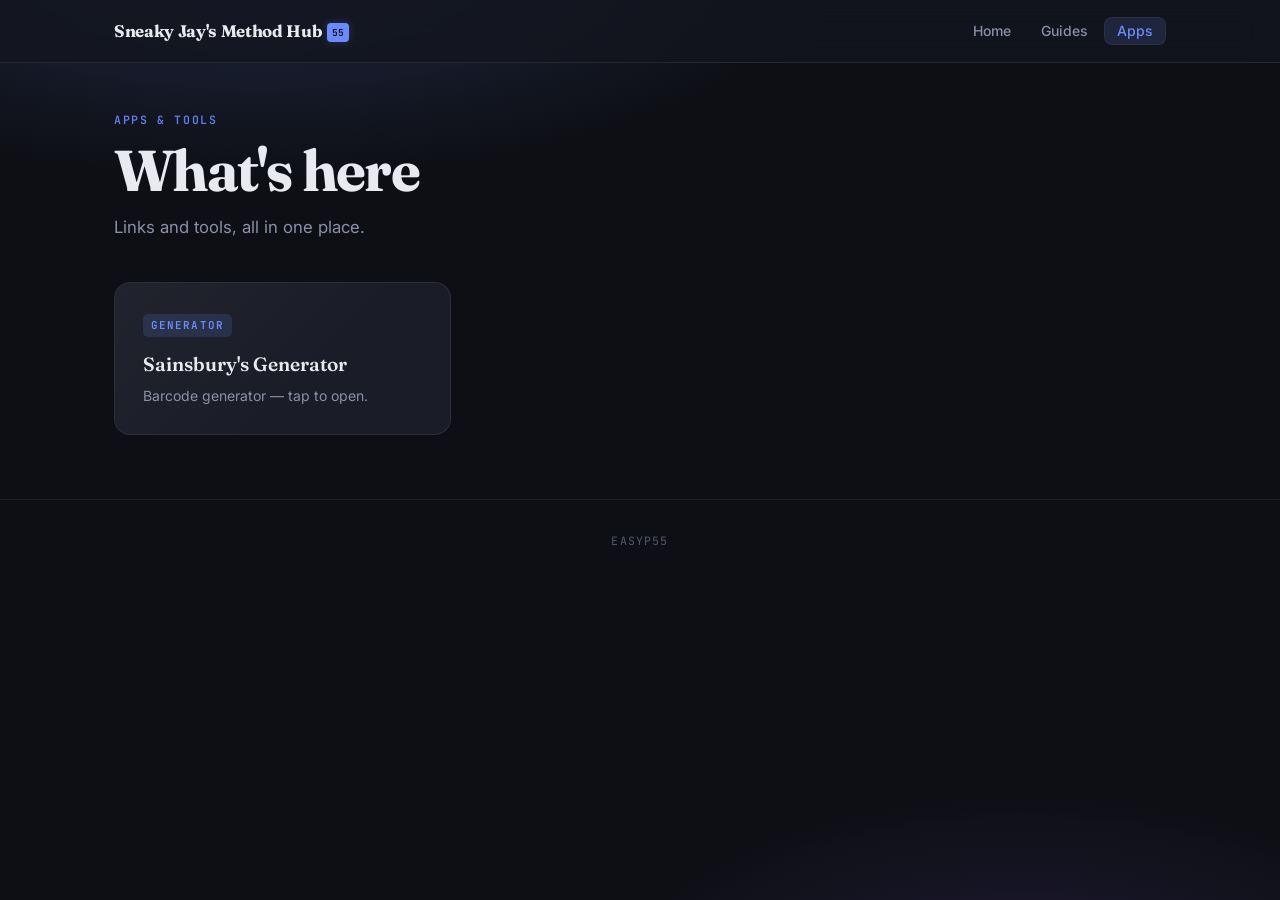
==== commit eec040f6: "Add files via upload" ====
--- a/apps.html
+++ b/apps.html
@@ -8,9 +8,102 @@
 <link rel="preconnect" href="https://fonts.gstatic.com" crossorigin>
 <link href="https://fonts.googleapis.com/css2?family=Fraunces:wght@500;600;700&family=Inter:wght@400;500;600&family=JetBrains+Mono:wght@400;500;600&display=swap" rel="stylesheet">
 <link rel="stylesheet" href="style.css">
+<style>
+  /* ── Nav alignment fix (same as index.html) ── */
+  .site-nav {
+    display: flex;
+    align-items: center;
+    gap: 4px;
+  }
+  .site-nav a,
+  .site-nav button {
+    display: inline-flex;
+    align-items: center;
+    gap: 6px;
+    line-height: 1;
+  }
+
+  /* ── App card: clickable, cursor pointer ── */
+  .card.app-card {
+    cursor: pointer;
+    transition: transform 0.15s ease, box-shadow 0.15s ease;
+  }
+  .card.app-card:hover {
+    transform: translateY(-2px);
+  }
+  .card-link {
+    display: block;
+    text-decoration: none;
+    color: inherit;
+  }
+
+  /* ── Full-screen iframe viewer overlay ── */
+  #app-viewer {
+    display: none;
+    position: fixed;
+    inset: 0;
+    z-index: 9999;
+    background: #000;
+    flex-direction: column;
+  }
+  #app-viewer.open {
+    display: flex;
+  }
+
+  /* Thin top bar inside the viewer */
+  #viewer-bar {
+    display: flex;
+    align-items: center;
+    justify-content: space-between;
+    padding: 8px 14px;
+    background: #0a1a0f;
+    border-bottom: 1px solid rgba(74,222,128,0.15);
+    flex-shrink: 0;
+    gap: 10px;
+  }
+  #viewer-title {
+    font-family: 'JetBrains Mono', monospace;
+    font-size: 0.75rem;
+    color: rgba(74,222,128,0.7);
+    white-space: nowrap;
+    overflow: hidden;
+    text-overflow: ellipsis;
+  }
+  #viewer-close {
+    flex-shrink: 0;
+    background: rgba(74,222,128,0.12);
+    border: 1px solid rgba(74,222,128,0.25);
+    color: rgba(74,222,128,0.9);
+    font-family: 'Inter', sans-serif;
+    font-size: 0.75rem;
+    font-weight: 600;
+    padding: 5px 12px;
+    border-radius: 6px;
+    cursor: pointer;
+    letter-spacing: 0.03em;
+    display: inline-flex;
+    align-items: center;
+    gap: 5px;
+    transition: background 0.15s;
+  }
+  #viewer-close:hover {
+    background: rgba(74,222,128,0.22);
+  }
+  #viewer-close svg {
+    flex-shrink: 0;
+  }
+
+  /* The iframe itself fills remaining height */
+  #app-frame {
+    flex: 1;
+    width: 100%;
+    border: none;
+    display: block;
+  }
+</style>
 </head>
 <body>
-<canvas id="stars-canvas" aria-hidden="true"></canvas>
+
 <header class="site-head">
   <div class="head-inner">
     <div class="brand">Sneaky Jay's Method Hub<span class="mark">55</span></div>
@@ -18,13 +111,6 @@
       <a href="index.html">Home</a>
       <button id="guidesBtn" type="button">Guides</button>
       <a href="apps.html" class="active">Apps</a>
-      <button class="theme-toggle-btn" id="themeToggleBtn" type="button" aria-label="Change theme">
-        <svg viewBox="0 0 16 16" stroke-width="1.5" stroke-linecap="round" stroke-linejoin="round">
-          <circle cx="8" cy="8" r="3.5"/>
-          <path d="M8 1v1.5M8 13.5V15M1 8h1.5M13.5 8H15M3.2 3.2l1.1 1.1M11.7 11.7l1.1 1.1M11.7 3.2l-1.1 1.1M3.2 11.7l1.1 1.1"/>
-        </svg>
-        <span class="theme-btn-label">Theme</span>
-      </button>
     </nav>
   </div>
 </header>
@@ -32,35 +118,51 @@
 <main>
   <p class="eyebrow">Apps &amp; Tools</p>
   <h1 class="page-title">What's here</h1>
-  <p class="lede">Links and tools, all in one place. Copy a card below to add another.</p>
-
-  <div class="callout">
-    Got your own HTML tool? Give it its own file (e.g. <code>tracker.html</code>) in this folder,
-    then add a card below pointing to it.
-  </div>
-
-  <!--
-  TEMPLATE — copy this block to add a new card.
-  For an external site, link straight to the URL.
-  For your own HTML file sitting in this folder, just use its filename as href.
-
-  <div class="card">
-    <a class="card-link" href="https://example.com" target="_blank" rel="noopener">
+  <p class="lede">Links and tools, all in one place.</p>
+
+  <div class="grid">
+
+    <!-- App 1: Barcode Generator -->
+    <div class="card app-card" data-src="https://educational-material.pages.dev" data-title="Sainsbury's Barcode Generator">
+      <span class="tag">Generator</span>
+      <h3>Sainsbury's Generator</h3>
+      <p>Barcode generator — tap to open.</p>
+    </div>
+
+    <!-- Template for more cards:
+    <div class="card app-card" data-src="https://your-app.pages.dev" data-title="App Name">
       <span class="tag">Category</span>
-      <h3>Tool name</h3>
-      <p>One line about what it's for.</p>
-    </a>
-  </div>
-  -->
-
-  <div class="grid">
-    <div class="card add-new">
-      + copy the template comment to add a card
-    </div>
+      <h3>App Name</h3>
+      <p>Short description.</p>
+    </div>
+    -->
+
   </div>
 </main>
 
-<footer class="site-foot">simple, sleek, just html</footer>
+<footer class="site-foot">EasyP55</footer>
+
+<!-- Full-screen app viewer -->
+<div id="app-viewer" role="dialog" aria-modal="true" aria-label="App viewer">
+  <div id="viewer-bar">
+    <span id="viewer-title">Loading…</span>
+    <button id="viewer-close" aria-label="Close app">
+      <svg xmlns="http://www.w3.org/2000/svg" width="12" height="12" viewBox="0 0 24 24"
+           fill="none" stroke="currentColor" stroke-width="2.5"
+           stroke-linecap="round" stroke-linejoin="round" aria-hidden="true">
+        <polyline points="15 18 9 12 15 6"/>
+      </svg>
+      Back
+    </button>
+  </div>
+  <iframe
+    id="app-frame"
+    src="about:blank"
+    title="App viewer"
+    allow="camera; microphone; clipboard-write"
+    sandbox="allow-scripts allow-same-origin allow-forms allow-popups allow-modals allow-downloads"
+  ></iframe>
+</div>
 
 <!-- Guides popup -->
 <div class="modal-overlay" id="guidesModal">
@@ -78,6 +180,37 @@
 </div>
 
 <script src="guides-modal.js"></script>
-<script src="theme.js"></script>
+<script>
+  const viewer  = document.getElementById('app-viewer');
+  const frame   = document.getElementById('app-frame');
+  const titleEl = document.getElementById('viewer-title');
+  const closeBtn = document.getElementById('viewer-close');
+
+  // Open viewer when an app card is clicked
+  document.querySelectorAll('.app-card').forEach(card => {
+    card.addEventListener('click', () => {
+      const src   = card.dataset.src;
+      const title = card.dataset.title || src;
+      titleEl.textContent = title;
+      frame.src = src;
+      viewer.classList.add('open');
+      document.body.style.overflow = 'hidden'; // prevent background scroll
+    });
+  });
+
+  // Close viewer
+  function closeViewer() {
+    viewer.classList.remove('open');
+    frame.src = 'about:blank'; // stop the iframe
+    document.body.style.overflow = '';
+  }
+
+  closeBtn.addEventListener('click', closeViewer);
+
+  // Allow Escape key to close
+  document.addEventListener('keydown', e => {
+    if (e.key === 'Escape' && viewer.classList.contains('open')) closeViewer();
+  });
+</script>
 </body>
 </html>
--- a/style.css
+++ b/style.css
@@ -1,1158 +1,1111 @@
-/* ═══════════════════════════════════════════════
-   RESET
-═══════════════════════════════════════════════ */
+/* ============================================================
+   Jay's Method Hub — style.css
+   14 themes: Default Dark, Light, Ocean, Mint, Sunset, Crimson,
+              Forest, Volcanic, Arctic, Sakura, Void,
+              Stars (animated), Neon Tokyo (animated),
+              Aurora (animated), Deep Sea (animated)
+   ============================================================ */
+
+/* ---------- Google Fonts ---------- */
+@import url('https://fonts.googleapis.com/css2?family=Fraunces:wght@500;600;700&family=Inter:wght@400;500;600&family=JetBrains+Mono:wght@400;500;600&display=swap');
+
+/* ============================================================
+   RESET & BASE
+   ============================================================ */
 *, *::before, *::after { box-sizing: border-box; margin: 0; padding: 0; }
-html { font-size: 16px; scroll-behavior: smooth; }
-a { color: inherit; text-decoration: none; }
-
-/* ═══════════════════════════════════════════════
-   THEME TOKENS  (default = void / deep dark)
-═══════════════════════════════════════════════ */
-:root {
-  /* -- void (default) -- */
-  --bg:           #07070d;
-  --bg-2:         #0f0f1a;
-  --bg-3:         #171727;
-  --border:       #1e1e35;
-  --accent:       #7c6dfa;
-  --accent-glow:  rgba(124,109,250,0.25);
-  --accent-dim:   rgba(124,109,250,0.1);
-  --text:         #e8e8f4;
-  --text-2:       #a0a0c0;
-  --muted:        #55556a;
-  --card-shine:   rgba(124,109,250,0.04);
-
-  --font-display: 'Fraunces', Georgia, serif;
-  --font-body:    'Inter', system-ui, sans-serif;
-  --font-mono:    'JetBrains Mono', monospace;
-
-  --radius:    10px;
-  --radius-lg: 18px;
-  --radius-xl: 24px;
-  --trans:     0.2s ease;
-  --trans-slow:0.4s ease;
-}
-
-/* ═══════════════════════════════════════════════
-   THEMES
-═══════════════════════════════════════════════ */
-
-/* -- midnight (dark blue) -- */
-[data-theme="midnight"] {
-  --bg:          #020818;
-  --bg-2:        #060d24;
-  --bg-3:        #0c1535;
-  --border:      #132040;
-  --accent:      #38bdf8;
-  --accent-glow: rgba(56,189,248,0.2);
-  --accent-dim:  rgba(56,189,248,0.08);
-  --text:        #e0f0ff;
-  --text-2:      #90b8d8;
-  --muted:       #3a5270;
-  --card-shine:  rgba(56,189,248,0.03);
-}
-
-/* -- ember (dark warm) -- */
-[data-theme="ember"] {
-  --bg:          #0d0700;
-  --bg-2:        #160e02;
-  --bg-3:        #201608;
-  --border:      #332200;
-  --accent:      #f97316;
-  --accent-glow: rgba(249,115,22,0.22);
-  --accent-dim:  rgba(249,115,22,0.09);
-  --text:        #f5e8d8;
-  --text-2:      #c09060;
-  --muted:       #5a3a1a;
-  --card-shine:  rgba(249,115,22,0.03);
-}
-
-/* -- forest (dark green) -- */
-[data-theme="forest"] {
-  --bg:          #020d06;
-  --bg-2:        #05140a;
-  --bg-3:        #081c10;
-  --border:      #0e2e18;
-  --accent:      #4ade80;
-  --accent-glow: rgba(74,222,128,0.2);
-  --accent-dim:  rgba(74,222,128,0.08);
-  --text:        #d8f4e0;
-  --text-2:      #7ab890;
-  --muted:       #2a4a34;
-  --card-shine:  rgba(74,222,128,0.03);
-}
-
-/* -- rose (dark pink) -- */
-[data-theme="rose"] {
-  --bg:          #0d0208;
-  --bg-2:        #17040f;
-  --bg-3:        #200818;
-  --border:      #35102a;
-  --accent:      #f472b6;
-  --accent-glow: rgba(244,114,182,0.2);
-  --accent-dim:  rgba(244,114,182,0.08);
-  --text:        #fce7f3;
-  --text-2:      #c080a0;
-  --muted:       #5a2048;
-  --card-shine:  rgba(244,114,182,0.03);
-}
-
-/* -- paper (light) -- */
-[data-theme="paper"] {
-  --bg:          #faf8f4;
-  --bg-2:        #f2ede6;
-  --bg-3:        #e8e0d6;
-  --border:      #d4c8b8;
-  --accent:      #7c3aed;
-  --accent-glow: rgba(124,58,237,0.15);
-  --accent-dim:  rgba(124,58,237,0.08);
-  --text:        #1a1410;
-  --text-2:      #6b5a48;
-  --muted:       #9a8a78;
-  --card-shine:  rgba(124,58,237,0.03);
-}
-
-/* -- arctic (light blue) -- */
-[data-theme="arctic"] {
-  --bg:          #f0f7ff;
-  --bg-2:        #e4f0fc;
-  --bg-3:        #d4e8f8;
-  --border:      #b8d4ee;
-  --accent:      #0369a1;
-  --accent-glow: rgba(3,105,161,0.15);
-  --accent-dim:  rgba(3,105,161,0.07);
-  --text:        #0a1a2e;
-  --text-2:      #3a6080;
-  --muted:       #7090b0;
-  --card-shine:  rgba(3,105,161,0.02);
-}
-
-/* -- mint (light green) -- */
-[data-theme="mint"] {
-  --bg:          #f0faf4;
-  --bg-2:        #e2f5e8;
-  --bg-3:        #d0eedb;
-  --border:      #b0d8be;
-  --accent:      #059669;
-  --accent-glow: rgba(5,150,105,0.15);
-  --accent-dim:  rgba(5,150,105,0.07);
-  --text:        #062016;
-  --text-2:      #2a6048;
-  --muted:       #609078;
-  --card-shine:  rgba(5,150,105,0.02);
-}
-
-/* -- stars (animated) -- */
-[data-theme="stars"] {
-  --bg:          #000008;
-  --bg-2:        #06060f;
-  --bg-3:        #0a0a18;
-  --border:      #14143a;
-  --accent:      #c4b5fd;
-  --accent-glow: rgba(196,181,253,0.25);
-  --accent-dim:  rgba(196,181,253,0.08);
-  --text:        #f0eeff;
-  --text-2:      #a090d0;
-  --muted:       #404060;
-  --card-shine:  rgba(196,181,253,0.04);
-}
-
-/* -- neon tokyo (animated) -- */
-[data-theme="neon"] {
-  --bg:          #06010f;
-  --bg-2:        #0e0320;
-  --bg-3:        #160530;
-  --border:      #2a0845;
-  --accent:      #f72585;
-  --accent-glow: rgba(247,37,133,0.28);
-  --accent-dim:  rgba(247,37,133,0.1);
-  --text:        #ffe8ff;
-  --text-2:      #c080d0;
-  --muted:       #5a2870;
-  --card-shine:  rgba(247,37,133,0.05);
-}
-
-/* -- aurora (animated) -- */
-[data-theme="aurora"] {
-  --bg:          #020510;
-  --bg-2:        #060c20;
-  --bg-3:        #0a1230;
-  --border:      #102040;
-  --accent:      #67e8f9;
-  --accent-glow: rgba(103,232,249,0.22);
-  --accent-dim:  rgba(103,232,249,0.08);
-  --text:        #e8f8ff;
-  --text-2:      #80c8d8;
-  --muted:       #2a5060;
-  --card-shine:  rgba(103,232,249,0.03);
-}
-
-/* -- deep sea (animated) -- */
-[data-theme="deepsea"] {
-  --bg:          #000810;
-  --bg-2:        #010f1e;
-  --bg-3:        #02182e;
-  --border:      #052840;
-  --accent:      #00d4ff;
-  --accent-glow: rgba(0,212,255,0.22);
-  --accent-dim:  rgba(0,212,255,0.08);
-  --text:        #d0f4ff;
-  --text-2:      #60a8c0;
-  --muted:       #1a4860;
-  --card-shine:  rgba(0,212,255,0.04);
-}
-
-/* -- mocha (dark warm, static) -- */
-[data-theme="mocha"] {
-  --bg:          #100a06;
-  --bg-2:        #1c1208;
-  --bg-3:        #271a0c;
-  --border:      #3a2510;
-  --accent:      #c9a96e;
-  --accent-glow: rgba(201,169,110,0.2);
-  --accent-dim:  rgba(201,169,110,0.08);
-  --text:        #f2e8d8;
-  --text-2:      #b09070;
-  --muted:       #6a4a30;
-  --card-shine:  rgba(201,169,110,0.03);
-}
-
-/* -- dusk (dark mauve, static) -- */
-[data-theme="dusk"] {
-  --bg:          #0e0c14;
-  --bg-2:        #16131e;
-  --bg-3:        #1e1a28;
-  --border:      #2e2840;
-  --accent:      #a78bfa;
-  --accent-glow: rgba(167,139,250,0.2);
-  --accent-dim:  rgba(167,139,250,0.08);
-  --text:        #e8e4f4;
-  --text-2:      #9088b0;
-  --muted:       #504868;
-  --card-shine:  rgba(167,139,250,0.03);
-}
-
-/* ═══════════════════════════════════════════════
-   BASE
-═══════════════════════════════════════════════ */
+
+html {
+  font-size: 16px;
+  scroll-behavior: smooth;
+  /* default theme tokens (dark) */
+  --bg:         #0d0f14;
+  --bg2:        #13161e;
+  --surface:    #1a1d27;
+  --surface2:   #21253a;
+  --border:     rgba(255,255,255,0.08);
+  --accent:     #6c8aff;
+  --accent2:    #8b5cf6;
+  --text:       #e8eaf0;
+  --text2:      #8b90a8;
+  --text3:      #545870;
+  --glow:       rgba(108,138,255,0.25);
+  --glow2:      rgba(139,92,246,0.15);
+  --mark-bg:    rgba(108,138,255,0.15);
+  --card-shine: linear-gradient(135deg, rgba(255,255,255,0.03) 0%, rgba(255,255,255,0) 60%);
+  --header-blur: blur(18px);
+  --transition:  0.22s cubic-bezier(0.4,0,0.2,1);
+}
+
 body {
   background: var(--bg);
   color: var(--text);
-  font-family: var(--font-body);
-  font-size: 1rem;
+  font-family: 'Inter', system-ui, sans-serif;
   line-height: 1.6;
-  min-height: 100dvh;
-  display: flex;
-  flex-direction: column;
-  -webkit-font-smoothing: antialiased;
-  transition: background var(--trans-slow), color var(--trans-slow);
+  min-height: 100vh;
+  transition: background var(--transition), color var(--transition);
   position: relative;
   overflow-x: hidden;
 }
 
-code {
-  font-family: var(--font-mono);
-  font-size: 0.82em;
-  background: var(--bg-3);
-  border: 1px solid var(--border);
-  padding: 0.15em 0.45em;
-  border-radius: 4px;
-  color: var(--accent);
-}
-
-/* ═══════════════════════════════════════════════
-   STARS CANVAS (only visible in stars theme)
-═══════════════════════════════════════════════ */
-#stars-canvas {
-  display: none;
+/* ============================================================
+   THEME TOKENS
+   ============================================================ */
+
+/* --- Default Dark --- */
+[data-theme="dark"] {
+  --bg:         #0d0f14;
+  --bg2:        #13161e;
+  --surface:    #1a1d27;
+  --surface2:   #21253a;
+  --border:     rgba(255,255,255,0.08);
+  --accent:     #6c8aff;
+  --accent2:    #8b5cf6;
+  --text:       #e8eaf0;
+  --text2:      #8b90a8;
+  --text3:      #545870;
+  --glow:       rgba(108,138,255,0.28);
+  --glow2:      rgba(139,92,246,0.18);
+  --mark-bg:    rgba(108,138,255,0.15);
+  --card-shine: linear-gradient(135deg, rgba(255,255,255,0.04) 0%, rgba(255,255,255,0) 60%);
+}
+
+/* --- Light --- */
+[data-theme="light"] {
+  --bg:         #f5f6fa;
+  --bg2:        #eceef5;
+  --surface:    #ffffff;
+  --surface2:   #f0f2fa;
+  --border:     rgba(0,0,0,0.09);
+  --accent:     #4f6ff8;
+  --accent2:    #7c3aed;
+  --text:       #1a1d2e;
+  --text2:      #5c6078;
+  --text3:      #9ca3b0;
+  --glow:       rgba(79,111,248,0.12);
+  --glow2:      rgba(124,58,237,0.08);
+  --mark-bg:    rgba(79,111,248,0.1);
+  --card-shine: linear-gradient(135deg, rgba(255,255,255,0.8) 0%, rgba(255,255,255,0) 60%);
+}
+
+/* --- Ocean --- */
+[data-theme="ocean"] {
+  --bg:         #060e1a;
+  --bg2:        #0a1526;
+  --surface:    #0f1f35;
+  --surface2:   #162840;
+  --border:     rgba(56,189,248,0.12);
+  --accent:     #38bdf8;
+  --accent2:    #06b6d4;
+  --text:       #ddf4ff;
+  --text2:      #7ec8e3;
+  --text3:      #3a7a99;
+  --glow:       rgba(56,189,248,0.3);
+  --glow2:      rgba(6,182,212,0.2);
+  --mark-bg:    rgba(56,189,248,0.12);
+  --card-shine: linear-gradient(135deg, rgba(56,189,248,0.06) 0%, rgba(56,189,248,0) 60%);
+}
+
+/* --- Mint --- */
+[data-theme="mint"] {
+  --bg:         #f2faf5;
+  --bg2:        #e6f5ec;
+  --surface:    #ffffff;
+  --surface2:   #ebf7ef;
+  --border:     rgba(16,185,129,0.12);
+  --accent:     #059669;
+  --accent2:    #10b981;
+  --text:       #0a1f16;
+  --text2:      #34705a;
+  --text3:      #7ab59a;
+  --glow:       rgba(5,150,105,0.15);
+  --glow2:      rgba(16,185,129,0.1);
+  --mark-bg:    rgba(5,150,105,0.1);
+  --card-shine: linear-gradient(135deg, rgba(255,255,255,0.7) 0%, rgba(255,255,255,0) 60%);
+}
+
+/* --- Sunset --- */
+[data-theme="sunset"] {
+  --bg:         #100a0a;
+  --bg2:        #1a0d0d;
+  --surface:    #241414;
+  --surface2:   #2e1818;
+  --border:     rgba(251,146,60,0.12);
+  --accent:     #fb923c;
+  --accent2:    #f43f5e;
+  --text:       #fff1e0;
+  --text2:      #d4896a;
+  --text3:      #7a4a38;
+  --glow:       rgba(251,146,60,0.3);
+  --glow2:      rgba(244,63,94,0.2);
+  --mark-bg:    rgba(251,146,60,0.13);
+  --card-shine: linear-gradient(135deg, rgba(251,146,60,0.05) 0%, rgba(251,146,60,0) 60%);
+}
+
+/* --- Crimson --- */
+[data-theme="crimson"] {
+  --bg:         #0e0609;
+  --bg2:        #160a0e;
+  --surface:    #1e0d14;
+  --surface2:   #27121b;
+  --border:     rgba(220,38,38,0.14);
+  --accent:     #ef4444;
+  --accent2:    #fb7185;
+  --text:       #ffe0e5;
+  --text2:      #c47080;
+  --text3:      #6b3040;
+  --glow:       rgba(239,68,68,0.3);
+  --glow2:      rgba(251,113,133,0.18);
+  --mark-bg:    rgba(239,68,68,0.12);
+  --card-shine: linear-gradient(135deg, rgba(239,68,68,0.05) 0%, rgba(239,68,68,0) 60%);
+}
+
+/* --- Forest --- */
+[data-theme="forest"] {
+  --bg:         #06100a;
+  --bg2:        #0a160e;
+  --surface:    #0e1f14;
+  --surface2:   #142a1b;
+  --border:     rgba(74,222,128,0.1);
+  --accent:     #4ade80;
+  --accent2:    #22c55e;
+  --text:       #e0ffec;
+  --text2:      #6aad80;
+  --text3:      #2e5c3c;
+  --glow:       rgba(74,222,128,0.28);
+  --glow2:      rgba(34,197,94,0.18);
+  --mark-bg:    rgba(74,222,128,0.1);
+  --card-shine: linear-gradient(135deg, rgba(74,222,128,0.04) 0%, rgba(74,222,128,0) 60%);
+}
+
+/* --- Volcanic --- */
+[data-theme="volcanic"] {
+  --bg:         #0e0800;
+  --bg2:        #160e00;
+  --surface:    #1e1300;
+  --surface2:   #261900;
+  --border:     rgba(234,179,8,0.12);
+  --accent:     #eab308;
+  --accent2:    #f97316;
+  --text:       #fff8e0;
+  --text2:      #c4903a;
+  --text3:      #6b4a10;
+  --glow:       rgba(234,179,8,0.32);
+  --glow2:      rgba(249,115,22,0.2);
+  --mark-bg:    rgba(234,179,8,0.12);
+  --card-shine: linear-gradient(135deg, rgba(234,179,8,0.06) 0%, rgba(234,179,8,0) 60%);
+}
+
+/* --- Arctic --- */
+[data-theme="arctic"] {
+  --bg:         #f0f7ff;
+  --bg2:        #e5f0fc;
+  --surface:    #ffffff;
+  --surface2:   #eaf3ff;
+  --border:     rgba(147,197,253,0.3);
+  --accent:     #3b82f6;
+  --accent2:    #60a5fa;
+  --text:       #0f1f3d;
+  --text2:      #3d6090;
+  --text3:      #8ab0d4;
+  --glow:       rgba(59,130,246,0.15);
+  --glow2:      rgba(96,165,250,0.1);
+  --mark-bg:    rgba(59,130,246,0.1);
+  --card-shine: linear-gradient(135deg, rgba(255,255,255,0.9) 0%, rgba(255,255,255,0) 60%);
+}
+
+/* --- Sakura --- */
+[data-theme="sakura"] {
+  --bg:         #fdf5f8;
+  --bg2:        #faeaf0;
+  --surface:    #ffffff;
+  --surface2:   #fceef5;
+  --border:     rgba(244,114,182,0.15);
+  --accent:     #ec4899;
+  --accent2:    #f472b6;
+  --text:       #2d0a1a;
+  --text2:      #8b3a60;
+  --text3:      #c490aa;
+  --glow:       rgba(236,72,153,0.18);
+  --glow2:      rgba(244,114,182,0.12);
+  --mark-bg:    rgba(236,72,153,0.1);
+  --card-shine: linear-gradient(135deg, rgba(255,255,255,0.8) 0%, rgba(255,255,255,0) 60%);
+}
+
+/* --- Void --- */
+[data-theme="void"] {
+  --bg:         #000000;
+  --bg2:        #050505;
+  --surface:    #0a0a0a;
+  --surface2:   #111111;
+  --border:     rgba(255,255,255,0.06);
+  --accent:     #ffffff;
+  --accent2:    #aaaaaa;
+  --text:       #f0f0f0;
+  --text2:      #777777;
+  --text3:      #444444;
+  --glow:       rgba(255,255,255,0.08);
+  --glow2:      rgba(255,255,255,0.04);
+  --mark-bg:    rgba(255,255,255,0.07);
+  --card-shine: linear-gradient(135deg, rgba(255,255,255,0.03) 0%, rgba(255,255,255,0) 60%);
+}
+
+/* --- Stars (animated) --- */
+[data-theme="stars"] {
+  --bg:         #050810;
+  --bg2:        #080c1a;
+  --surface:    #0d1228;
+  --surface2:   #131830;
+  --border:     rgba(167,139,250,0.12);
+  --accent:     #a78bfa;
+  --accent2:    #818cf8;
+  --text:       #eef0ff;
+  --text2:      #8080c0;
+  --text3:      #404080;
+  --glow:       rgba(167,139,250,0.3);
+  --glow2:      rgba(129,140,248,0.2);
+  --mark-bg:    rgba(167,139,250,0.12);
+  --card-shine: linear-gradient(135deg, rgba(167,139,250,0.06) 0%, rgba(167,139,250,0) 60%);
+}
+
+/* --- Neon Tokyo (animated) --- */
+[data-theme="neon-tokyo"] {
+  --bg:         #04000e;
+  --bg2:        #070014;
+  --surface:    #0d001e;
+  --surface2:   #130028;
+  --border:     rgba(0,255,230,0.14);
+  --accent:     #00ffe6;
+  --accent2:    #ff00aa;
+  --text:       #e0fff8;
+  --text2:      #40c0b0;
+  --text3:      #205050;
+  --glow:       rgba(0,255,230,0.35);
+  --glow2:      rgba(255,0,170,0.25);
+  --mark-bg:    rgba(0,255,230,0.1);
+  --card-shine: linear-gradient(135deg, rgba(0,255,230,0.06) 0%, rgba(0,255,230,0) 60%);
+}
+
+/* --- Aurora (animated) --- */
+[data-theme="aurora"] {
+  --bg:         #030a10;
+  --bg2:        #060e18;
+  --surface:    #0a1520;
+  --surface2:   #0e1c2c;
+  --border:     rgba(52,211,153,0.13);
+  --accent:     #34d399;
+  --accent2:    #818cf8;
+  --text:       #e0fff8;
+  --text2:      #50a080;
+  --text3:      #205040;
+  --glow:       rgba(52,211,153,0.3);
+  --glow2:      rgba(129,140,248,0.2);
+  --mark-bg:    rgba(52,211,153,0.1);
+  --card-shine: linear-gradient(135deg, rgba(52,211,153,0.05) 0%, rgba(52,211,153,0) 60%);
+}
+
+/* --- Deep Sea (animated) --- */
+[data-theme="deep-sea"] {
+  --bg:         #000810;
+  --bg2:        #000d1c;
+  --surface:    #001228;
+  --surface2:   #001832;
+  --border:     rgba(0,191,255,0.13);
+  --accent:     #00bfff;
+  --accent2:    #0080ff;
+  --text:       #d0f0ff;
+  --text2:      #3090c0;
+  --text3:      #104060;
+  --glow:       rgba(0,191,255,0.3);
+  --glow2:      rgba(0,128,255,0.2);
+  --mark-bg:    rgba(0,191,255,0.1);
+  --card-shine: linear-gradient(135deg, rgba(0,191,255,0.05) 0%, rgba(0,191,255,0) 60%);
+}
+
+/* ============================================================
+   BACKGROUND GRADIENT LAYER (all themes)
+   ============================================================ */
+body::before {
+  content: '';
   position: fixed;
   inset: 0;
+  z-index: -2;
+  background: var(--bg);
+  transition: background 0.4s;
+}
+
+/* Subtle radial vignette accent */
+body::after {
+  content: '';
+  position: fixed;
+  inset: 0;
+  z-index: -1;
   pointer-events: none;
-  z-index: 0;
-}
-[data-theme="stars"] #stars-canvas { display: block; }
-
-/* FIX: exclude modal/panel overlays so position:fixed stays anchored to viewport */
-[data-theme="stars"] body > *:not(#stars-canvas):not(.modal-overlay):not(.theme-panel-overlay) { position: relative; z-index: 1; }
-
-/* ═══════════════════════════════════════════════
+  background:
+    radial-gradient(ellipse 80% 50% at 20% -10%, var(--glow) 0%, transparent 60%),
+    radial-gradient(ellipse 60% 40% at 80% 110%, var(--glow2) 0%, transparent 55%);
+  transition: background 0.5s;
+}
+
+/* ============================================================
+   ANIMATED THEME CANVASES
+   The canvas is injected by theme.js and sits behind everything
+   ============================================================ */
+#theme-canvas {
+  position: fixed;
+  inset: 0;
+  z-index: -1;
+  pointer-events: none;
+  opacity: 0;
+  transition: opacity 0.8s;
+}
+[data-theme="stars"]      #theme-canvas,
+[data-theme="neon-tokyo"] #theme-canvas,
+[data-theme="aurora"]     #theme-canvas,
+[data-theme="deep-sea"]   #theme-canvas { opacity: 1; }
+
+/* Ensure body children stack above canvas.
+   Exclude: modals (already fixed), the canvas itself, and the theme panel (fixed). */
+[data-theme="stars"] body > *:not(.modal-overlay):not(#theme-canvas):not(#theme-panel),
+[data-theme="neon-tokyo"] body > *:not(.modal-overlay):not(#theme-canvas):not(#theme-panel),
+[data-theme="aurora"] body > *:not(.modal-overlay):not(#theme-canvas):not(#theme-panel),
+[data-theme="deep-sea"] body > *:not(.modal-overlay):not(#theme-canvas):not(#theme-panel) {
+  position: relative;
+  z-index: 1;
+}
+
+/* ============================================================
    HEADER
-═══════════════════════════════════════════════ */
+   ============================================================ */
 .site-head {
   position: sticky;
   top: 0;
-  z-index: 200;
-  background: rgba(0,0,0,0);
-  backdrop-filter: blur(20px);
-  -webkit-backdrop-filter: blur(20px);
+  z-index: 100;
+  background: color-mix(in srgb, var(--bg2) 80%, transparent);
+  backdrop-filter: var(--header-blur);
+  -webkit-backdrop-filter: var(--header-blur);
   border-bottom: 1px solid var(--border);
-  transition: background var(--trans-slow), border-color var(--trans-slow);
-}
-
-/* Light themes need a whiter header bg */
-[data-theme="paper"] .site-head,
-[data-theme="arctic"] .site-head,
-[data-theme="mint"] .site-head {
-  background: rgba(255,255,255,0.6);
+  transition: background var(--transition), border-color var(--transition);
 }
 
 .head-inner {
-  max-width: 940px;
+  max-width: 1100px;
   margin: 0 auto;
-  padding: 0 24px;
-  height: 60px;
+  padding: 0 1.5rem;
+  height: 62px;
   display: flex;
   align-items: center;
   justify-content: space-between;
-  gap: 12px;
+  gap: 1rem;
 }
 
 .brand {
-  font-family: var(--font-display);
-  font-size: 1rem;
-  font-weight: 600;
-  letter-spacing: -0.01em;
+  font-family: 'Fraunces', serif;
+  font-weight: 700;
+  font-size: 1.05rem;
   color: var(--text);
+  letter-spacing: -0.02em;
   white-space: nowrap;
-  display: flex;
+  transition: color var(--transition);
+}
+
+.mark {
+  display: inline-flex;
   align-items: center;
-  gap: 8px;
-  flex-shrink: 0;
-  transition: color var(--trans-slow);
-}
-
-.mark {
-  font-family: var(--font-mono);
-  font-size: 0.68rem;
-  font-weight: 600;
+  justify-content: center;
   background: var(--accent);
   color: var(--bg);
-  padding: 2px 7px;
-  border-radius: 5px;
-  letter-spacing: 0.06em;
-  transition: background var(--trans-slow);
-}
-
-/* ═══════════════════════════════════════════════
+  font-size: 0.6rem;
+  font-family: 'JetBrains Mono', monospace;
+  font-weight: 600;
+  letter-spacing: 0;
+  padding: 2px 5px;
+  border-radius: 4px;
+  margin-left: 5px;
+  vertical-align: middle;
+  box-shadow: 0 0 8px var(--glow);
+  transition: background var(--transition), color var(--transition), box-shadow var(--transition);
+}
+
+/* ============================================================
    NAV
-═══════════════════════════════════════════════ */
+   ============================================================ */
 .site-nav {
   display: flex;
   align-items: center;
-  gap: 2px;
+  gap: 0.25rem;
 }
 
 .site-nav a,
 .site-nav button {
-  font-family: var(--font-body);
-  font-size: 0.84rem;
-  font-weight: 500;
-  color: var(--text-2);
+  display: inline-flex;
+  align-items: center;
+  gap: 6px;
   background: none;
   border: none;
   cursor: pointer;
-  padding: 6px 12px;
-  border-radius: var(--radius);
-  transition: color var(--trans), background var(--trans);
-  letter-spacing: 0.01em;
-  white-space: nowrap;
-}
-
+  font-family: 'Inter', sans-serif;
+  font-size: 0.875rem;
+  font-weight: 500;
+  color: var(--text2);
+  padding: 0.45rem 0.8rem;
+  border-radius: 8px;
+  text-decoration: none;
+  transition: color var(--transition), background var(--transition), box-shadow var(--transition);
+}
 .site-nav a:hover,
 .site-nav button:hover {
   color: var(--text);
-  background: var(--bg-3);
-}
-
-.site-nav a.active { color: var(--accent); }
+  background: var(--mark-bg);
+}
+.site-nav a.active,
+.site-nav button.active {
+  color: var(--accent);
+  background: var(--mark-bg);
+  box-shadow: inset 0 0 0 1px rgba(255,255,255,0.05);
+}
 
 /* Theme toggle button */
 .theme-toggle-btn {
-  display: flex;
+  display: inline-flex;
   align-items: center;
   gap: 6px;
-  font-family: var(--font-mono);
-  font-size: 0.72rem !important;
-  font-weight: 600 !important;
-  color: var(--muted) !important;
+  background: var(--surface) !important;
   border: 1px solid var(--border) !important;
-  padding: 5px 10px !important;
-  background: var(--bg-2) !important;
-  transition: color var(--trans), border-color var(--trans), background var(--trans) !important;
-}
-
+  border-radius: 8px;
+  padding: 0.42rem 0.75rem !important;
+  transition: background var(--transition), border-color var(--transition), box-shadow var(--transition);
+}
 .theme-toggle-btn:hover {
-  color: var(--accent) !important;
+  background: var(--surface2) !important;
   border-color: var(--accent) !important;
-  background: var(--accent-dim) !important;
-}
-
+  box-shadow: 0 0 12px var(--glow) !important;
+}
 .theme-toggle-btn svg {
-  width: 13px; height: 13px;
-  stroke: currentColor; fill: none;
+  width: 16px;
+  height: 16px;
+  stroke: var(--accent);
+  fill: none;
   flex-shrink: 0;
-}
-
-/* ═══════════════════════════════════════════════
-   THEME PICKER PANEL
-═══════════════════════════════════════════════ */
-.theme-panel-overlay {
-  display: none;
-  position: fixed;
-  inset: 0;
-  z-index: 600;
-  background: rgba(0,0,0,0.55);
-  backdrop-filter: blur(8px);
-  -webkit-backdrop-filter: blur(8px);
-  align-items: flex-start;
-  justify-content: flex-end;
-  padding: 70px 24px 0;
-}
-
-.theme-panel-overlay.open { display: flex; }
-
-.theme-panel {
-  background: var(--bg-2);
-  border: 1px solid var(--border);
-  border-radius: var(--radius-xl);
-  width: 340px;
-  overflow: hidden;
-  box-shadow: 0 40px 100px rgba(0,0,0,0.6);
-  animation: panel-in 0.22s cubic-bezier(0.22,1,0.36,1);
-}
-
-@keyframes panel-in {
-  from { opacity: 0; transform: translateY(-12px) scale(0.97); }
-  to   { opacity: 1; transform: translateY(0) scale(1); }
-}
-
-.theme-panel-head {
-  display: flex;
-  align-items: center;
-  justify-content: space-between;
-  padding: 18px 20px 14px;
-  border-bottom: 1px solid var(--border);
-}
-
-.theme-panel-head span {
-  font-family: var(--font-mono);
+  transition: stroke var(--transition);
+}
+.theme-btn-label {
+  font-size: 0.8rem;
+  color: var(--text2);
+}
+@media (max-width: 620px) {
+  .theme-btn-label { display: none; }
+}
+
+/* ============================================================
+   MAIN & LAYOUT
+   ============================================================ */
+main {
+  max-width: 1100px;
+  margin: 0 auto;
+  padding: 3rem 1.5rem 4rem;
+}
+
+/* ============================================================
+   EYEBROW / PAGE TITLE / LEDE
+   ============================================================ */
+.eyebrow {
+  font-family: 'JetBrains Mono', monospace;
   font-size: 0.72rem;
-  font-weight: 600;
-  letter-spacing: 0.1em;
-  text-transform: uppercase;
-  color: var(--muted);
-}
-
-.theme-panel-close {
-  background: none;
-  border: none;
-  color: var(--muted);
-  cursor: pointer;
-  font-size: 1.1rem;
-  line-height: 1;
-  padding: 3px 6px;
-  border-radius: 6px;
-  transition: color var(--trans), background var(--trans);
-}
-.theme-panel-close:hover { color: var(--text); background: var(--bg-3); }
-
-.theme-section-label {
-  font-family: var(--font-mono);
-  font-size: 0.65rem;
-  font-weight: 600;
-  letter-spacing: 0.1em;
-  text-transform: uppercase;
-  color: var(--muted);
-  padding: 14px 20px 8px;
-}
-
-.theme-grid {
-  display: grid;
-  grid-template-columns: 1fr 1fr;
-  gap: 8px;
-  padding: 0 12px 12px;
-}
-
-.theme-swatch {
-  display: flex;
-  align-items: center;
-  gap: 10px;
-  padding: 10px 12px;
-  border-radius: var(--radius);
-  cursor: pointer;
-  border: 1.5px solid transparent;
-  background: none;
-  font-family: var(--font-body);
-  text-align: left;
-  transition: border-color 0.15s, background 0.15s;
-  position: relative;
-  overflow: hidden;
-}
-
-.theme-swatch:hover { background: var(--bg-3); }
-.theme-swatch.active { border-color: var(--accent) !important; }
-
-.swatch-dot {
-  width: 28px;
-  height: 28px;
-  border-radius: 50%;
-  flex-shrink: 0;
-  border: 2px solid rgba(255,255,255,0.12);
-  position: relative;
-  overflow: hidden;
-}
-
-.swatch-dot::after {
-  content: '';
-  position: absolute;
-  inset: 0;
-  border-radius: 50%;
-  background: linear-gradient(135deg, rgba(255,255,255,0.2) 0%, transparent 60%);
-}
-
-.swatch-info { min-width: 0; }
-.swatch-name {
-  font-size: 0.84rem;
-  font-weight: 600;
-  color: var(--text);
-  display: block;
-  white-space: nowrap;
-  overflow: hidden;
-  text-overflow: ellipsis;
-}
-.swatch-desc {
-  font-size: 0.7rem;
-  color: var(--muted);
-  display: block;
-  margin-top: 1px;
-}
-
-/* Stars special badge */
-.swatch-stars-badge {
-  position: absolute;
-  top: 6px;
-  right: 6px;
-  font-size: 0.58rem;
-  font-family: var(--font-mono);
-  font-weight: 700;
-  letter-spacing: 0.06em;
-  text-transform: uppercase;
-  background: #c4b5fd;
-  color: #000010;
-  padding: 1px 5px;
-  border-radius: 3px;
-}
-
-/* ═══════════════════════════════════════════════
-   MAIN
-═══════════════════════════════════════════════ */
-main {
-  flex: 1;
-  max-width: 940px;
-  width: 100%;
-  margin: 0 auto;
-  padding: 64px 24px 80px;
-}
-
-/* ═══════════════════════════════════════════════
-   HERO
-═══════════════════════════════════════════════ */
-.hero { max-width: 580px; }
-
-.eyebrow {
-  font-family: var(--font-mono);
-  font-size: 0.7rem;
   font-weight: 600;
   letter-spacing: 0.14em;
   text-transform: uppercase;
   color: var(--accent);
-  margin-bottom: 16px;
-  display: block;
-  transition: color var(--trans-slow);
+  margin-bottom: 0.65rem;
+  opacity: 0.9;
+  transition: color var(--transition);
 }
 
 .page-title {
-  font-family: var(--font-display);
-  font-size: clamp(2.6rem, 5.5vw, 3.8rem);
+  font-family: 'Fraunces', serif;
+  font-size: clamp(2.2rem, 6vw, 3.6rem);
   font-weight: 700;
-  line-height: 1.06;
+  color: var(--text);
+  line-height: 1.08;
   letter-spacing: -0.03em;
-  color: var(--text);
-  margin-bottom: 18px;
-  transition: color var(--trans-slow);
+  margin-bottom: 0.75rem;
+  transition: color var(--transition);
 }
 
 .lede {
   font-size: 1.05rem;
-  color: var(--text-2);
-  margin-bottom: 44px;
-  line-height: 1.55;
-  transition: color var(--trans-slow);
-}
-
-/* ═══════════════════════════════════════════════
-   HERO GRID CARDS
-═══════════════════════════════════════════════ */
+  color: var(--text2);
+  max-width: 540px;
+  line-height: 1.65;
+  margin-bottom: 2.5rem;
+  transition: color var(--transition);
+}
+
+/* ============================================================
+   HERO
+   ============================================================ */
+.hero {
+  padding-top: 1.5rem;
+}
+
 .hero-grid {
   display: grid;
-  grid-template-columns: 1fr 1fr;
-  gap: 12px;
-}
-
+  grid-template-columns: repeat(auto-fit, minmax(230px, 1fr));
+  gap: 1.25rem;
+  margin-top: 0.5rem;
+}
+
+/* ============================================================
+   CARDS
+   ============================================================ */
+.card,
 .hero-card {
-  display: flex;
-  flex-direction: column;
-  gap: 7px;
-  padding: 24px 22px;
-  background: var(--bg-2);
+  background: var(--surface);
   border: 1px solid var(--border);
-  border-radius: var(--radius-lg);
-  cursor: pointer;
-  font-family: inherit;
-  text-align: left;
-  transition: border-color var(--trans), background var(--trans), transform var(--trans), box-shadow var(--trans);
+  border-radius: 16px;
+  padding: 1.75rem;
   text-decoration: none;
-  color: var(--text);
+  color: inherit;
+  display: block;
   position: relative;
   overflow: hidden;
-}
-
+  cursor: pointer;
+  transition:
+    background var(--transition),
+    border-color var(--transition),
+    box-shadow var(--transition),
+    transform 0.18s cubic-bezier(0.4,0,0.2,1);
+  text-align: left;
+}
+
+/* Shine overlay */
+.card::before,
 .hero-card::before {
   content: '';
   position: absolute;
   inset: 0;
   background: var(--card-shine);
-  opacity: 0;
-  transition: opacity var(--trans);
-}
-
-.hero-card:hover { border-color: var(--accent); transform: translateY(-3px); box-shadow: 0 12px 40px var(--accent-glow); }
-.hero-card:hover::before { opacity: 1; }
+  pointer-events: none;
+  border-radius: inherit;
+  transition: background 0.4s;
+}
+
+.card:hover,
+.hero-card:hover {
+  border-color: var(--accent);
+  box-shadow:
+    0 0 0 1px var(--glow),
+    0 8px 32px var(--glow),
+    0 2px 8px rgba(0,0,0,0.3);
+  transform: translateY(-3px);
+}
 
 .hero-card .glyph {
-  font-family: var(--font-mono);
-  font-size: 0.66rem;
-  font-weight: 700;
-  letter-spacing: 0.12em;
-  text-transform: uppercase;
-  color: var(--accent);
-  margin-bottom: 2px;
-  transition: color var(--trans-slow);
-}
-
-.hero-card h3 {
-  font-family: var(--font-display);
-  font-size: 1.18rem;
+  display: inline-block;
+  font-family: 'JetBrains Mono', monospace;
+  font-size: 0.72rem;
   font-weight: 600;
-  letter-spacing: -0.01em;
-  color: var(--text);
-  transition: color var(--trans-slow);
-}
-
-.hero-card p {
-  font-size: 0.84rem;
-  color: var(--text-2);
-  line-height: 1.45;
-  transition: color var(--trans-slow);
-}
-
-/* ═══════════════════════════════════════════════
-   CALLOUT
-═══════════════════════════════════════════════ */
-.callout {
-  margin-top: 32px;
-  padding: 14px 18px;
-  background: var(--bg-2);
-  border: 1px solid var(--border);
-  border-left: 3px solid var(--accent);
-  border-radius: var(--radius);
-  font-size: 0.87rem;
-  color: var(--text-2);
-  line-height: 1.5;
-}
-
-/* ═══════════════════════════════════════════════
-   APPS GRID
-═══════════════════════════════════════════════ */
-.grid {
-  display: grid;
-  grid-template-columns: repeat(auto-fill, minmax(230px, 1fr));
-  gap: 12px;
-  margin-top: 44px;
-}
-
-.card {
-  background: var(--bg-2);
-  border: 1px solid var(--border);
-  border-radius: var(--radius-lg);
-  overflow: hidden;
-  transition: border-color var(--trans), transform var(--trans), box-shadow var(--trans);
-}
-
-.card:hover { border-color: var(--accent); transform: translateY(-2px); box-shadow: 0 8px 30px var(--accent-glow); }
-
-.card-link {
-  display: flex;
-  flex-direction: column;
-  gap: 6px;
-  padding: 22px 20px;
-  cursor: pointer;
-  background: none;
-  border: none;
-  font-family: inherit;
-  text-align: left;
-  width: 100%;
-  color: var(--text);
-  transition: background var(--trans);
-}
-
-.card-link:hover { background: var(--bg-3); }
-
-.tag {
-  font-family: var(--font-mono);
-  font-size: 0.63rem;
-  font-weight: 700;
   letter-spacing: 0.1em;
   text-transform: uppercase;
   color: var(--accent);
-  transition: color var(--trans-slow);
-}
-
-.card h3 {
-  font-family: var(--font-display);
-  font-size: 1.06rem;
+  background: var(--mark-bg);
+  padding: 4px 10px;
+  border-radius: 6px;
+  margin-bottom: 1rem;
+  transition: color var(--transition), background var(--transition);
+}
+
+.hero-card h3 {
+  font-family: 'Fraunces', serif;
+  font-size: 1.35rem;
   font-weight: 600;
-  letter-spacing: -0.01em;
   color: var(--text);
-  transition: color var(--trans-slow);
-}
-
-.card p {
-  font-size: 0.83rem;
-  color: var(--text-2);
-  transition: color var(--trans-slow);
+  margin-bottom: 0.4rem;
+  transition: color var(--transition);
+}
+
+.hero-card p {
+  font-size: 0.9rem;
+  color: var(--text2);
+  line-height: 1.5;
+  transition: color var(--transition);
 }
 
 .add-new {
+  border-style: dashed;
+  border-color: var(--text3);
+  color: var(--text3);
+  font-size: 0.85rem;
   display: flex;
   align-items: center;
   justify-content: center;
-  padding: 24px;
+  min-height: 120px;
+  background: transparent !important;
+  cursor: default;
+}
+.add-new:hover {
+  border-color: var(--accent) !important;
+  color: var(--accent) !important;
+  box-shadow: none !important;
+  transform: none !important;
+}
+
+/* Card link (for apps page) */
+.card-link {
+  display: block;
+  text-decoration: none;
+  color: inherit;
+}
+
+.tag {
+  display: inline-block;
+  font-family: 'JetBrains Mono', monospace;
+  font-size: 0.68rem;
+  font-weight: 600;
+  letter-spacing: 0.1em;
+  text-transform: uppercase;
+  color: var(--accent);
+  background: var(--mark-bg);
+  padding: 3px 8px;
+  border-radius: 5px;
+  margin-bottom: 0.75rem;
+  transition: color var(--transition), background var(--transition);
+}
+
+.card h3 {
+  font-family: 'Fraunces', serif;
+  font-size: 1.2rem;
+  font-weight: 600;
+  color: var(--text);
+  margin-bottom: 0.35rem;
+  transition: color var(--transition);
+}
+.card p {
+  font-size: 0.875rem;
+  color: var(--text2);
+  line-height: 1.5;
+  transition: color var(--transition);
+}
+
+/* Grid for apps page */
+.grid {
+  display: grid;
+  grid-template-columns: repeat(auto-fill, minmax(250px, 1fr));
+  gap: 1.25rem;
+  margin-top: 1.5rem;
+}
+
+/* ============================================================
+   METHOD PAGE
+   ============================================================ */
+.method-wrap {
+  max-width: 720px;
+}
+
+.method-url {
+  display: block;
+  font-family: 'JetBrains Mono', monospace;
   font-size: 0.8rem;
-  color: var(--muted);
-  font-family: var(--font-mono);
-  border-style: dashed;
-  min-height: 110px;
-}
-
-/* ═══════════════════════════════════════════════
+  color: var(--accent);
+  margin-bottom: 1rem;
+  opacity: 0.85;
+  word-break: break-all;
+  transition: color var(--transition);
+}
+
+ol {
+  padding-left: 1.4em;
+  color: var(--text);
+  display: flex;
+  flex-direction: column;
+  gap: 0.6rem;
+}
+ol li {
+  font-size: 0.95rem;
+  line-height: 1.6;
+  transition: color var(--transition);
+}
+ol li::marker {
+  color: var(--accent);
+  font-family: 'JetBrains Mono', monospace;
+  font-weight: 600;
+  font-size: 0.85rem;
+}
+
+/* ============================================================
+   CALLOUT
+   ============================================================ */
+.callout {
+  background: var(--mark-bg);
+  border-left: 3px solid var(--accent);
+  border-radius: 0 10px 10px 0;
+  padding: 0.9rem 1.2rem;
+  font-size: 0.875rem;
+  color: var(--text2);
+  margin-bottom: 1.5rem;
+  line-height: 1.6;
+  transition: background var(--transition), border-color var(--transition), color var(--transition);
+}
+.callout code {
+  font-family: 'JetBrains Mono', monospace;
+  font-size: 0.82em;
+  color: var(--accent);
+  background: rgba(0,0,0,0.12);
+  padding: 1px 5px;
+  border-radius: 4px;
+}
+
+/* ============================================================
    FOOTER
-═══════════════════════════════════════════════ */
+   ============================================================ */
 .site-foot {
   text-align: center;
-  padding: 20px 24px;
-  font-size: 0.76rem;
-  font-family: var(--font-mono);
-  color: var(--muted);
+  font-family: 'JetBrains Mono', monospace;
+  font-size: 0.72rem;
+  letter-spacing: 0.1em;
+  text-transform: uppercase;
+  color: var(--text3);
+  padding: 2rem 1.5rem;
   border-top: 1px solid var(--border);
-  letter-spacing: 0.06em;
-  transition: color var(--trans-slow), border-color var(--trans-slow);
-}
-
-/* ═══════════════════════════════════════════════
-   GUIDES MODAL
-═══════════════════════════════════════════════ */
+  transition: color var(--transition), border-color var(--transition);
+}
+
+/* ============================================================
+   MODAL
+   ============================================================ */
 .modal-overlay {
-  display: none;
   position: fixed;
   inset: 0;
-  background: rgba(0,0,0,0.6);
-  backdrop-filter: blur(10px);
-  -webkit-backdrop-filter: blur(10px);
-  z-index: 500;
-  align-items: flex-start;
+  z-index: 9000;
+  background: rgba(0,0,0,0.55);
+  backdrop-filter: blur(6px);
+  -webkit-backdrop-filter: blur(6px);
+  display: flex;
+  align-items: center;
   justify-content: center;
-  padding-top: 80px;
-}
-
-.modal-overlay.open { display: flex; }
+  padding: 1rem;
+  opacity: 0;
+  pointer-events: none;
+  transition: opacity 0.2s;
+}
+.modal-overlay.open {
+  opacity: 1;
+  pointer-events: auto;
+}
 
 .modal-panel {
-  background: var(--bg-2);
+  background: var(--surface);
   border: 1px solid var(--border);
-  border-radius: var(--radius-xl);
-  width: 320px;
+  border-radius: 18px;
+  width: 100%;
+  max-width: 380px;
   overflow: hidden;
-  box-shadow: 0 40px 100px rgba(0,0,0,0.5);
-  animation: slide-down 0.2s cubic-bezier(0.22,1,0.36,1);
-}
-
-@keyframes slide-down {
-  from { opacity: 0; transform: translateY(-14px) scale(0.97); }
-  to   { opacity: 1; transform: translateY(0) scale(1); }
+  box-shadow:
+    0 0 0 1px var(--glow),
+    0 24px 64px rgba(0,0,0,0.5);
+  transform: scale(0.95) translateY(10px);
+  transition:
+    transform 0.25s cubic-bezier(0.34,1.56,0.64,1),
+    background var(--transition),
+    border-color var(--transition),
+    box-shadow var(--transition);
+}
+.modal-overlay.open .modal-panel {
+  transform: scale(1) translateY(0);
 }
 
 .modal-header {
   display: flex;
   align-items: center;
   justify-content: space-between;
-  padding: 18px 20px 14px;
+  padding: 1.1rem 1.4rem;
   border-bottom: 1px solid var(--border);
-  font-family: var(--font-mono);
-  font-size: 0.72rem;
-  font-weight: 700;
-  letter-spacing: 0.1em;
-  text-transform: uppercase;
-  color: var(--muted);
+  font-family: 'Fraunces', serif;
+  font-size: 1rem;
+  font-weight: 600;
+  color: var(--text);
+  transition: color var(--transition), border-color var(--transition);
 }
 
 .modal-close {
   background: none;
   border: none;
-  color: var(--muted);
   cursor: pointer;
-  font-size: 1.15rem;
+  font-size: 1.3rem;
   line-height: 1;
-  padding: 3px 6px;
+  color: var(--text2);
+  padding: 4px 8px;
   border-radius: 6px;
-  transition: color var(--trans), background var(--trans);
-}
-.modal-close:hover { color: var(--text); background: var(--bg-3); }
-
-.modal-list { padding: 8px; }
-
+  transition: color var(--transition), background var(--transition);
+}
+.modal-close:hover {
+  color: var(--text);
+  background: var(--mark-bg);
+}
+
+.modal-list {
+  padding: 0.6rem 0;
+}
 .modal-list a {
   display: flex;
   align-items: center;
-  gap: 12px;
-  padding: 11px 14px;
-  border-radius: var(--radius);
+  gap: 0.85rem;
+  padding: 0.8rem 1.4rem;
+  text-decoration: none;
+  color: var(--text2);
   font-size: 0.9rem;
   font-weight: 500;
-  color: var(--text);
-  transition: background var(--trans), color var(--trans);
-}
-
-.modal-list a:hover { background: var(--bg-3); color: var(--accent); }
-
-.num {
-  font-family: var(--font-mono);
-  font-size: 0.68rem;
+  transition: background var(--transition), color var(--transition);
+}
+.modal-list a:hover {
+  background: var(--mark-bg);
+  color: var(--accent);
+}
+.modal-list .num {
+  display: inline-flex;
+  align-items: center;
+  justify-content: center;
+  width: 26px;
+  height: 26px;
+  border-radius: 6px;
+  background: var(--surface2);
+  font-family: 'JetBrains Mono', monospace;
+  font-size: 0.75rem;
   font-weight: 700;
   color: var(--accent);
-  background: var(--accent-dim);
-  width: 24px; height: 24px;
+  flex-shrink: 0;
+  transition: background var(--transition), color var(--transition);
+}
+.modal-list a:hover .num {
+  background: var(--accent);
+  color: var(--bg);
+}
+
+/* ============================================================
+   THEME PANEL (injected by theme.js)
+   ============================================================ */
+#theme-panel {
+  position: fixed;
+  top: 70px;
+  right: 1.25rem;
+  z-index: 9500;
+  width: 280px;
+  background: color-mix(in srgb, var(--surface) 95%, transparent);
+  border: 1px solid var(--border);
+  border-radius: 16px;
+  padding: 1rem;
+  box-shadow:
+    0 0 0 1px var(--glow),
+    0 20px 50px rgba(0,0,0,0.5);
+  backdrop-filter: blur(20px);
+  -webkit-backdrop-filter: blur(20px);
+  transform: scale(0.95) translateY(-8px);
+  opacity: 0;
+  pointer-events: none;
+  transition:
+    transform 0.22s cubic-bezier(0.34,1.56,0.64,1),
+    opacity 0.18s,
+    background var(--transition),
+    border-color var(--transition),
+    box-shadow var(--transition);
+}
+#theme-panel.open {
+  transform: scale(1) translateY(0);
+  opacity: 1;
+  pointer-events: auto;
+}
+
+#theme-panel-title {
+  font-family: 'Fraunces', serif;
+  font-size: 0.9rem;
+  font-weight: 600;
+  color: var(--text);
+  margin-bottom: 0.9rem;
+  padding-bottom: 0.65rem;
+  border-bottom: 1px solid var(--border);
+  letter-spacing: -0.01em;
+  transition: color var(--transition), border-color var(--transition);
+}
+
+#theme-panel-grid {
+  display: grid;
+  grid-template-columns: 1fr 1fr;
+  gap: 0.5rem;
+}
+
+.theme-option {
   display: flex;
-  align-items: center;
-  justify-content: center;
+  flex-direction: column;
+  align-items: flex-start;
+  gap: 5px;
+  background: var(--surface2);
+  border: 1px solid var(--border);
+  border-radius: 10px;
+  padding: 0.6rem 0.75rem;
+  cursor: pointer;
+  transition:
+    background var(--transition),
+    border-color var(--transition),
+    box-shadow var(--transition),
+    transform 0.15s;
+  text-align: left;
+}
+.theme-option:hover {
+  border-color: var(--accent);
+  background: var(--mark-bg);
+  transform: translateY(-1px);
+  box-shadow: 0 4px 12px var(--glow);
+}
+.theme-option.active {
+  border-color: var(--accent);
+  box-shadow: 0 0 0 2px var(--accent), 0 0 12px var(--glow);
+  background: var(--mark-bg);
+}
+
+.theme-swatch {
+  width: 100%;
+  height: 28px;
   border-radius: 6px;
   flex-shrink: 0;
-  transition: background var(--trans-slow), color var(--trans-slow);
-}
-
-/* ═══════════════════════════════════════════════
-   APP IFRAME VIEWER
-═══════════════════════════════════════════════ */
-#app-viewer {
-  display: none;
-  position: fixed;
-  inset: 0;
-  z-index: 900;
-  flex-direction: column;
-  background: var(--bg);
-}
-
-#app-viewer.open { display: flex; }
-
-.app-bar {
-  display: flex;
-  align-items: center;
-  gap: 12px;
-  padding: 0 18px;
-  height: 54px;
-  background: var(--bg-2);
-  border-bottom: 1px solid var(--border);
-  flex-shrink: 0;
-}
-
-.app-bar-back {
-  display: flex;
-  align-items: center;
-  gap: 7px;
-  padding: 6px 14px;
-  background: var(--bg-3);
-  border: 1px solid var(--border);
-  border-radius: var(--radius);
-  color: var(--text);
-  font-size: 0.84rem;
+  border: 1px solid rgba(255,255,255,0.08);
+}
+
+.theme-name {
+  font-size: 0.72rem;
+  font-family: 'Inter', sans-serif;
   font-weight: 500;
-  font-family: var(--font-body);
-  cursor: pointer;
-  transition: border-color var(--trans), background var(--trans), color var(--trans);
-  flex-shrink: 0;
-}
-.app-bar-back:hover { border-color: var(--accent); color: var(--accent); }
-.app-bar-back svg { width: 14px; height: 14px; flex-shrink: 0; stroke: currentColor; fill: none; }
-
-.app-bar-title {
-  font-family: var(--font-display);
-  font-size: 0.95rem;
-  font-weight: 600;
-  color: var(--text);
-  flex: 1;
+  color: var(--text2);
   white-space: nowrap;
-  overflow: hidden;
-  text-overflow: ellipsis;
-}
-
-.app-bar-url {
-  font-family: var(--font-mono);
-  font-size: 0.68rem;
-  color: var(--muted);
-  white-space: nowrap;
-  overflow: hidden;
-  text-overflow: ellipsis;
-  max-width: 220px;
-}
-
-#app-frame {
-  flex: 1;
-  width: 100%;
-  border: none;
-  background: #fff;
-}
-
-/* ═══════════════════════════════════════════════
-   METHOD PAGE CONTENT
-═══════════════════════════════════════════════ */
-.method-wrap { max-width: 680px; }
-
-.method-wrap .card {
-  padding: 28px;
-  transform: none !important;
-  margin-top: 32px;
-}
-
-.method-wrap .card:hover { transform: none !important; }
-
-.method-wrap ol, .method-wrap ul {
-  padding-left: 20px;
-  color: var(--text-2);
-  margin-bottom: 14px;
-}
-
-.method-wrap li { margin-bottom: 6px; line-height: 1.55; }
-
-.method-wrap p { color: var(--text-2); margin-bottom: 12px; }
-
-.method-url {
-  font-family: var(--font-mono);
-  font-size: 0.82rem;
-  color: var(--accent);
-  margin-bottom: 18px !important;
-  display: block;
-}
-
-/* ═══════════════════════════════════════════════
-   ANIMATED GRADIENT BG (ember / midnight)
-═══════════════════════════════════════════════ */
-[data-theme="ember"] body::before,
-[data-theme="midnight"] body::before,
-[data-theme="void"] body::before,
-[data-theme="forest"] body::before,
-[data-theme="mocha"] body::before,
-[data-theme="dusk"] body::before {
-  content: '';
-  position: fixed;
-  inset: 0;
-  pointer-events: none;
-  z-index: 0;
-  opacity: 0.6;
-  animation: bg-pulse 8s ease-in-out infinite alternate;
-}
-
-[data-theme="void"] body::before,
-:root body::before {
-  background: radial-gradient(ellipse 60% 50% at 20% 30%, var(--accent-glow), transparent);
-}
-
-[data-theme="midnight"] body::before {
-  background: radial-gradient(ellipse 50% 60% at 80% 20%, rgba(56,189,248,0.15), transparent);
-}
-
-[data-theme="ember"] body::before {
-  background: radial-gradient(ellipse 55% 50% at 15% 70%, rgba(249,115,22,0.15), transparent);
-}
-
-[data-theme="forest"] body::before {
-  background: radial-gradient(ellipse 55% 50% at 80% 40%, rgba(74,222,128,0.12), transparent);
-}
-
-[data-theme="mocha"] body::before {
-  background: radial-gradient(ellipse 55% 50% at 30% 70%, rgba(201,169,110,0.14), transparent);
-}
-
-[data-theme="dusk"] body::before {
-  background: radial-gradient(ellipse 60% 50% at 70% 25%, rgba(167,139,250,0.15), transparent);
-}
-
-@keyframes bg-pulse {
-  from { opacity: 0.4; transform: scale(1); }
-  to   { opacity: 0.8; transform: scale(1.1); }
-}
-
-/* FIX: exclude modal/panel overlays so position:fixed stays anchored to viewport */
-[data-theme="ember"] body > *:not(#stars-canvas):not(.modal-overlay):not(.theme-panel-overlay),
-[data-theme="midnight"] body > *:not(#stars-canvas):not(.modal-overlay):not(.theme-panel-overlay),
-[data-theme="forest"] body > *:not(#stars-canvas):not(.modal-overlay):not(.theme-panel-overlay),
-[data-theme="mocha"] body > *:not(#stars-canvas):not(.modal-overlay):not(.theme-panel-overlay),
-[data-theme="dusk"] body > *:not(#stars-canvas):not(.modal-overlay):not(.theme-panel-overlay),
-[data-theme="neon"] body > *:not(#stars-canvas):not(.modal-overlay):not(.theme-panel-overlay),
-[data-theme="aurora"] body > *:not(#stars-canvas):not(.modal-overlay):not(.theme-panel-overlay),
-[data-theme="deepsea"] body > *:not(#stars-canvas):not(.modal-overlay):not(.theme-panel-overlay) {
-  position: relative;
-  z-index: 1;
-}
-
-/* ═══════════════════════════════════════════════
-   NEON TOKYO — scanline drift + colour pulse
-═══════════════════════════════════════════════ */
-[data-theme="neon"] body::before {
-  content: '';
-  position: fixed;
-  inset: 0;
-  pointer-events: none;
-  z-index: 0;
+  transition: color var(--transition);
+}
+.theme-option.active .theme-name { color: var(--accent); }
+
+.theme-animated-badge {
+  font-family: 'JetBrains Mono', monospace;
+  font-size: 0.58rem;
+  font-weight: 700;
+  letter-spacing: 0.08em;
+  text-transform: uppercase;
+  color: var(--bg);
+  background: var(--accent);
+  padding: 1px 5px;
+  border-radius: 3px;
+  line-height: 1.5;
+}
+
+/* ============================================================
+   NEON TOKYO — extra scanline overlay
+   ============================================================ */
+[data-theme="neon-tokyo"] body::after {
   background:
     repeating-linear-gradient(
       0deg,
-      rgba(247,37,133,0.03) 0px,
-      rgba(247,37,133,0.03) 1px,
-      transparent 1px,
-      transparent 4px
+      transparent,
+      transparent 3px,
+      rgba(0,255,230,0.015) 3px,
+      rgba(0,255,230,0.015) 4px
     ),
-    radial-gradient(ellipse 70% 50% at 50% 50%, rgba(72,12,168,0.4), transparent);
-  animation: neon-scan 6s linear infinite;
-}
-
-[data-theme="neon"] body::after {
-  content: '';
-  position: fixed;
-  inset: 0;
-  pointer-events: none;
-  z-index: 0;
-  background: radial-gradient(ellipse 40% 30% at 80% 20%, rgba(247,37,133,0.18), transparent),
-              radial-gradient(ellipse 40% 30% at 20% 80%, rgba(0,212,255,0.12), transparent);
-  animation: neon-pulse 4s ease-in-out infinite alternate;
-}
-
-@keyframes neon-scan {
-  from { background-position: 0 0, 0 0; }
-  to   { background-position: 0 -80px, 0 0; }
-}
-
-@keyframes neon-pulse {
-  from { opacity: 0.5; }
-  to   { opacity: 1; }
-}
-
-/* ═══════════════════════════════════════════════
-   AURORA — slow shifting northern lights
-═══════════════════════════════════════════════ */
-[data-theme="aurora"] body::before {
-  content: '';
-  position: fixed;
-  inset: 0;
-  pointer-events: none;
-  z-index: 0;
-  background:
-    radial-gradient(ellipse 80% 40% at 20% 60%, rgba(52,211,153,0.18), transparent),
-    radial-gradient(ellipse 60% 50% at 70% 30%, rgba(103,232,249,0.15), transparent),
-    radial-gradient(ellipse 50% 40% at 50% 80%, rgba(167,139,250,0.12), transparent);
-  animation: aurora-shift 12s ease-in-out infinite alternate;
-}
-
-[data-theme="aurora"] body::after {
-  content: '';
-  position: fixed;
-  inset: 0;
-  pointer-events: none;
-  z-index: 0;
-  background:
-    radial-gradient(ellipse 60% 30% at 80% 50%, rgba(52,211,153,0.1), transparent),
-    radial-gradient(ellipse 50% 40% at 10% 30%, rgba(103,232,249,0.1), transparent);
-  animation: aurora-shift 16s ease-in-out infinite alternate-reverse;
-}
-
+    radial-gradient(ellipse 80% 50% at 20% -10%, var(--glow) 0%, transparent 60%),
+    radial-gradient(ellipse 60% 40% at 80% 110%, var(--glow2) 0%, transparent 55%);
+}
+
+/* ============================================================
+   NEON TOKYO — accent glows on active elements
+   ============================================================ */
+[data-theme="neon-tokyo"] .mark,
+[data-theme="neon-tokyo"] .site-nav a.active,
+[data-theme="neon-tokyo"] .site-nav button.active {
+  box-shadow: 0 0 16px var(--glow), 0 0 32px var(--glow2);
+  text-shadow: 0 0 8px var(--accent);
+}
+[data-theme="neon-tokyo"] .page-title {
+  text-shadow: 0 0 40px var(--glow2);
+}
+[data-theme="neon-tokyo"] .card:hover,
+[data-theme="neon-tokyo"] .hero-card:hover {
+  box-shadow:
+    0 0 0 1px var(--accent),
+    0 0 20px var(--glow),
+    0 0 60px var(--glow2);
+}
+
+/* ============================================================
+   VOID — ultra-minimal, no glows
+   ============================================================ */
+[data-theme="void"] body::after { background: none; }
+[data-theme="void"] .card:hover,
+[data-theme="void"] .hero-card:hover {
+  box-shadow: 0 0 0 1px rgba(255,255,255,0.5);
+  transform: none;
+}
+[data-theme="void"] .mark { box-shadow: none; }
+
+/* ============================================================
+   ANIMATIONS
+   ============================================================ */
+@keyframes twinkle {
+  0%, 100% { opacity: 0.2; transform: scale(0.8); }
+  50%       { opacity: 1;   transform: scale(1.2); }
+}
 @keyframes aurora-shift {
-  0%   { opacity: 0.5; transform: translateX(0)   scaleY(1);    }
-  33%  { opacity: 0.8; transform: translateX(4%)  scaleY(1.05); }
-  66%  { opacity: 0.6; transform: translateX(-3%) scaleY(0.96); }
-  100% { opacity: 0.9; transform: translateX(5%)  scaleY(1.08); }
-}
-
-/* ═══════════════════════════════════════════════
-   DEEP SEA — bioluminescent orbs drifting up
-═══════════════════════════════════════════════ */
-[data-theme="deepsea"] body::before {
-  content: '';
-  position: fixed;
-  inset: 0;
-  pointer-events: none;
-  z-index: 0;
-  background:
-    radial-gradient(ellipse 30% 20% at 20% 90%, rgba(0,212,255,0.14), transparent),
-    radial-gradient(ellipse 25% 18% at 75% 75%, rgba(0,255,200,0.10), transparent),
-    radial-gradient(ellipse 20% 15% at 50% 85%, rgba(0,180,255,0.12), transparent);
-  animation: sea-drift-a 10s ease-in-out infinite alternate;
-}
-
-[data-theme="deepsea"] body::after {
-  content: '';
-  position: fixed;
-  inset: 0;
-  pointer-events: none;
-  z-index: 0;
-  background:
-    radial-gradient(ellipse 20% 15% at 60% 95%, rgba(0,255,200,0.12), transparent),
-    radial-gradient(ellipse 15% 12% at 30% 80%, rgba(0,212,255,0.10), transparent);
-  animation: sea-drift-b 14s ease-in-out infinite alternate-reverse;
-}
-
-@keyframes sea-drift-a {
-  0%   { opacity: 0.4; transform: translateY(0)    scale(1);    }
-  50%  { opacity: 0.9; transform: translateY(-6%)  scale(1.08); }
-  100% { opacity: 0.5; transform: translateY(-12%) scale(0.96); }
-}
-
-@keyframes sea-drift-b {
-  0%   { opacity: 0.3; transform: translateY(0)    scale(1);    }
-  50%  { opacity: 0.8; transform: translateY(-8%)  scale(1.05); }
-  100% { opacity: 0.4; transform: translateY(-15%) scale(1.1);  }
-}
-
-/* ═══════════════════════════════════════════════
+  0%   { transform: translateX(-5%) scaleY(1); }
+  50%  { transform: translateX(5%)  scaleY(1.08); }
+  100% { transform: translateX(-5%) scaleY(1); }
+}
+@keyframes float {
+  0%, 100% { transform: translateY(0); }
+  50%       { transform: translateY(-6px); }
+}
+@keyframes pulse-glow {
+  0%, 100% { opacity: 0.6; }
+  50%       { opacity: 1; }
+}
+@keyframes neon-flicker {
+  0%, 95%, 100% { opacity: 1; }
+  96%            { opacity: 0.85; }
+  97%            { opacity: 1; }
+  98%            { opacity: 0.9; }
+}
+
+/* ============================================================
+   SCROLLBAR
+   ============================================================ */
+::-webkit-scrollbar { width: 6px; }
+::-webkit-scrollbar-track { background: var(--bg); }
+::-webkit-scrollbar-thumb {
+  background: var(--surface2);
+  border-radius: 3px;
+}
+::-webkit-scrollbar-thumb:hover { background: var(--accent); }
+
+/* ============================================================
+   SELECTION
+   ============================================================ */
+::selection {
+  background: var(--accent);
+  color: var(--bg);
+}
+
+/* ============================================================
+   FOCUS
+   ============================================================ */
+:focus-visible {
+  outline: 2px solid var(--accent);
+  outline-offset: 3px;
+  border-radius: 4px;
+}
+
+/* ============================================================
    RESPONSIVE
-═══════════════════════════════════════════════ */
-@media (max-width: 620px) {
+   ============================================================ */
+@media (max-width: 700px) {
+  .head-inner { padding: 0 1rem; }
+  main { padding: 2rem 1rem 3rem; }
+  .page-title { font-size: 2rem; }
+  #theme-panel { right: 0.75rem; width: calc(100vw - 1.5rem); max-width: 320px; }
   .hero-grid { grid-template-columns: 1fr; }
-  .head-inner { padding: 0 14px; gap: 6px; }
-  main { padding: 40px 16px 60px; }
-  .brand { font-size: 0.8rem; gap: 6px; }
-  .mark { font-size: 0.6rem; padding: 2px 5px; }
-  .app-bar-url { display: none; }
-  .theme-panel { width: calc(100vw - 32px); }
-  .theme-panel-overlay { padding: 70px 16px 0; justify-content: center; }
-  .site-nav { gap: 1px; }
-  .site-nav a:not(.active):not([href="apps.html"]):not([href="index.html"]) { display: none; }
-  .site-nav a, .site-nav button { padding: 6px 9px; font-size: 0.8rem; }
-
-  /* Theme button: icon only on mobile — hide the text label */
-  .theme-toggle-btn .theme-btn-label { display: none; }
-  .theme-toggle-btn { padding: 6px 8px !important; gap: 0; }
-  .theme-toggle-btn svg { width: 15px; height: 15px; }
 }
 
 @media (prefers-reduced-motion: reduce) {
-  *, *::before, *::after { animation: none !important; transition: none !important; }
-}
+  *, *::before, *::after { animation-duration: 0.01ms !important; transition-duration: 0.01ms !important; }
+  #theme-canvas { display: none !important; }
+}
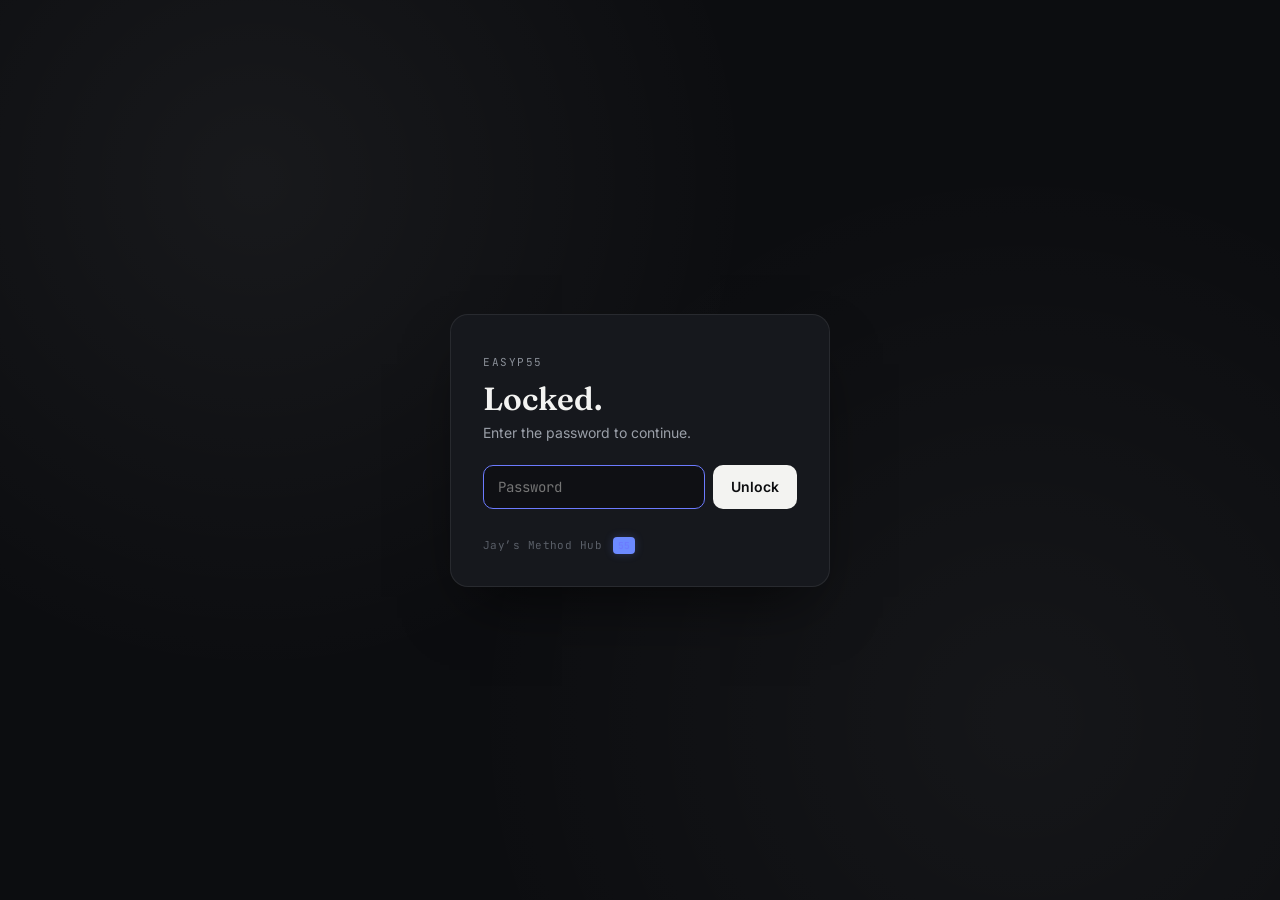
==== commit ea5b62df: "Add script tag for auth.js in apps.html" ====
--- a/apps.html
+++ b/apps.html
@@ -1,6 +1,7 @@
 <!DOCTYPE html>
 <html lang="en">
 <head>
+<script src="auth.js"></script>
 <meta charset="UTF-8">
 <meta name="viewport" content="width=device-width, initial-scale=1.0">
 <title>Apps · Hub</title>
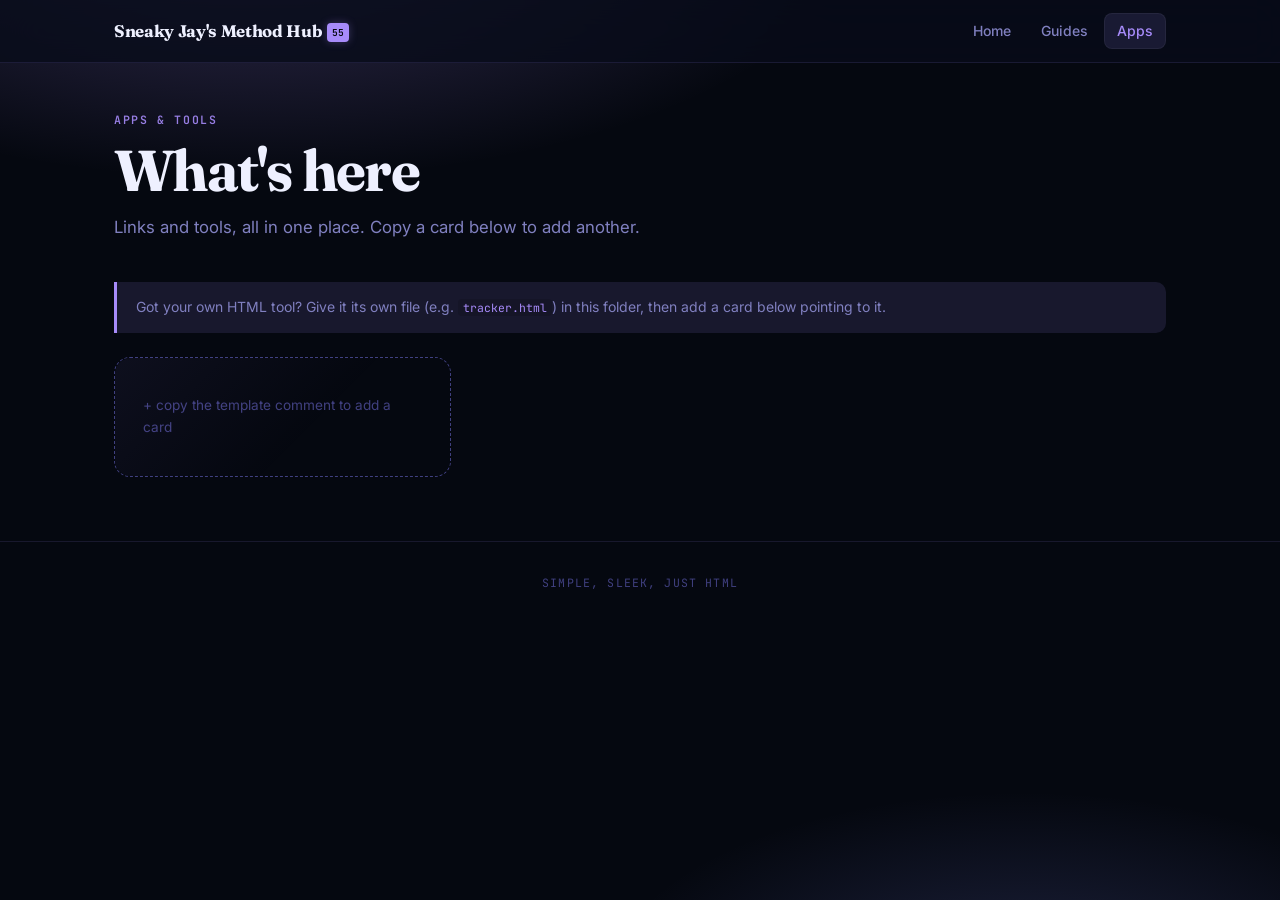
==== commit 210acb58: "Add files via upload" ====
--- a/apps.html
+++ b/apps.html
@@ -1,217 +1,67 @@
 <!DOCTYPE html>
 <html lang="en">
 <head>
-<script src="auth.js"></script>
 <meta charset="UTF-8">
 <meta name="viewport" content="width=device-width, initial-scale=1.0">
 <title>Apps · Hub</title>
+<link rel="icon" type="image/svg+xml" id="site-favicon" href="favicon.svg">
 <link rel="preconnect" href="https://fonts.googleapis.com">
 <link rel="preconnect" href="https://fonts.gstatic.com" crossorigin>
 <link href="https://fonts.googleapis.com/css2?family=Fraunces:wght@500;600;700&family=Inter:wght@400;500;600&family=JetBrains+Mono:wght@400;500;600&display=swap" rel="stylesheet">
 <link rel="stylesheet" href="style.css">
-<style>
-  /* ── Nav alignment fix (same as index.html) ── */
-  .site-nav {
-    display: flex;
-    align-items: center;
-    gap: 4px;
-  }
-  .site-nav a,
-  .site-nav button {
-    display: inline-flex;
-    align-items: center;
-    gap: 6px;
-    line-height: 1;
-  }
-
-  /* ── App card: clickable, cursor pointer ── */
-  .card.app-card {
-    cursor: pointer;
-    transition: transform 0.15s ease, box-shadow 0.15s ease;
-  }
-  .card.app-card:hover {
-    transform: translateY(-2px);
-  }
-  .card-link {
-    display: block;
-    text-decoration: none;
-    color: inherit;
-  }
-
-  /* ── Full-screen iframe viewer overlay ── */
-  #app-viewer {
-    display: none;
-    position: fixed;
-    inset: 0;
-    z-index: 9999;
-    background: #000;
-    flex-direction: column;
-  }
-  #app-viewer.open {
-    display: flex;
-  }
-
-  /* Thin top bar inside the viewer */
-  #viewer-bar {
-    display: flex;
-    align-items: center;
-    justify-content: space-between;
-    padding: 8px 14px;
-    background: #0a1a0f;
-    border-bottom: 1px solid rgba(74,222,128,0.15);
-    flex-shrink: 0;
-    gap: 10px;
-  }
-  #viewer-title {
-    font-family: 'JetBrains Mono', monospace;
-    font-size: 0.75rem;
-    color: rgba(74,222,128,0.7);
-    white-space: nowrap;
-    overflow: hidden;
-    text-overflow: ellipsis;
-  }
-  #viewer-close {
-    flex-shrink: 0;
-    background: rgba(74,222,128,0.12);
-    border: 1px solid rgba(74,222,128,0.25);
-    color: rgba(74,222,128,0.9);
-    font-family: 'Inter', sans-serif;
-    font-size: 0.75rem;
-    font-weight: 600;
-    padding: 5px 12px;
-    border-radius: 6px;
-    cursor: pointer;
-    letter-spacing: 0.03em;
-    display: inline-flex;
-    align-items: center;
-    gap: 5px;
-    transition: background 0.15s;
-  }
-  #viewer-close:hover {
-    background: rgba(74,222,128,0.22);
-  }
-  #viewer-close svg {
-    flex-shrink: 0;
-  }
-
-  /* The iframe itself fills remaining height */
-  #app-frame {
-    flex: 1;
-    width: 100%;
-    border: none;
-    display: block;
-  }
-</style>
 </head>
 <body>
-
 <header class="site-head">
-  <div class="head-inner">
-    <div class="brand">Sneaky Jay's Method Hub<span class="mark">55</span></div>
-    <nav class="site-nav">
-      <a href="index.html">Home</a>
-      <button id="guidesBtn" type="button">Guides</button>
-      <a href="apps.html" class="active">Apps</a>
-    </nav>
-  </div>
+<div class="head-inner">
+<div class="brand">Sneaky Jay's Method Hub<span class="mark">55</span></div>
+<nav class="site-nav">
+<a href="index.html">Home</a>
+<button id="guidesBtn" type="button">Guides</button>
+<a href="apps.html" class="active">Apps</a>
+</nav>
+</div>
 </header>
-
 <main>
-  <p class="eyebrow">Apps &amp; Tools</p>
-  <h1 class="page-title">What's here</h1>
-  <p class="lede">Links and tools, all in one place.</p>
-
-  <div class="grid">
-
-    <!-- App 1: Barcode Generator -->
-    <div class="card app-card" data-src="https://educational-material.pages.dev" data-title="Sainsbury's Barcode Generator">
-      <span class="tag">Generator</span>
-      <h3>Sainsbury's Generator</h3>
-      <p>Barcode generator — tap to open.</p>
-    </div>
-
-    <!-- Template for more cards:
-    <div class="card app-card" data-src="https://your-app.pages.dev" data-title="App Name">
-      <span class="tag">Category</span>
-      <h3>App Name</h3>
-      <p>Short description.</p>
-    </div>
-    -->
-
-  </div>
+<p class="eyebrow">Apps &amp; Tools</p>
+<h1 class="page-title">What's here</h1>
+<p class="lede">Links and tools, all in one place. Copy a card below to add another.</p>
+<div class="callout">
+Got your own HTML tool? Give it its own file (e.g. <code>tracker.html</code>) in this folder,
+then add a card below pointing to it.
+</div>
+<!--
+TEMPLATE — copy this block to add a new card.
+For an external site, link straight to the URL.
+For your own HTML file sitting in this folder, just use its filename as href.
+<div class="card">
+<a class="card-link" href="https://educational-material.pages.dev" target="_blank" rel="noopener">
+<span class="tag">Category</span>
+<h3>Sainsbury's Generator</h3>
+<p>Generate Goycodes</p>
+</a>
+</div>
+-->
+<div class="grid">
+<div class="card add-new">
++ copy the template comment to add a card
+</div>
+</div>
 </main>
-
-<footer class="site-foot">EasyP55</footer>
-
-<!-- Full-screen app viewer -->
-<div id="app-viewer" role="dialog" aria-modal="true" aria-label="App viewer">
-  <div id="viewer-bar">
-    <span id="viewer-title">Loading…</span>
-    <button id="viewer-close" aria-label="Close app">
-      <svg xmlns="http://www.w3.org/2000/svg" width="12" height="12" viewBox="0 0 24 24"
-           fill="none" stroke="currentColor" stroke-width="2.5"
-           stroke-linecap="round" stroke-linejoin="round" aria-hidden="true">
-        <polyline points="15 18 9 12 15 6"/>
-      </svg>
-      Back
-    </button>
-  </div>
-  <iframe
-    id="app-frame"
-    src="about:blank"
-    title="App viewer"
-    allow="camera; microphone; clipboard-write"
-    sandbox="allow-scripts allow-same-origin allow-forms allow-popups allow-modals allow-downloads"
-  ></iframe>
-</div>
-
+<footer class="site-foot">simple, sleek, just html</footer>
 <!-- Guides popup -->
 <div class="modal-overlay" id="guidesModal">
-  <div class="modal-panel" role="dialog" aria-modal="true" aria-label="Guides">
-    <div class="modal-header">
-      <span>Guides</span>
-      <button class="modal-close" id="guidesClose" aria-label="Close">&times;</button>
-    </div>
-    <div class="modal-list">
-      <a href="method-1.html"><span class="num">1</span> Method 1</a>
-      <a href="method-2.html"><span class="num">2</span> Method 2</a>
-      <a href="method-3.html"><span class="num">3</span> Method 3</a>
-    </div>
-  </div>
+<div class="modal-panel" role="dialog" aria-modal="true" aria-label="Guides">
+<div class="modal-header">
+<span>Guides</span>
+<button class="modal-close" id="guidesClose" aria-label="Close">&times;</button>
 </div>
-
+<div class="modal-list">
+<a href="method-1.html"><span class="num">1</span> Method 1</a>
+<a href="method-2.html"><span class="num">2</span> Method 2</a>
+<a href="method-3.html"><span class="num">3</span> Method 3</a>
+</div>
+</div>
+</div>
 <script src="guides-modal.js"></script>
-<script>
-  const viewer  = document.getElementById('app-viewer');
-  const frame   = document.getElementById('app-frame');
-  const titleEl = document.getElementById('viewer-title');
-  const closeBtn = document.getElementById('viewer-close');
-
-  // Open viewer when an app card is clicked
-  document.querySelectorAll('.app-card').forEach(card => {
-    card.addEventListener('click', () => {
-      const src   = card.dataset.src;
-      const title = card.dataset.title || src;
-      titleEl.textContent = title;
-      frame.src = src;
-      viewer.classList.add('open');
-      document.body.style.overflow = 'hidden'; // prevent background scroll
-    });
-  });
-
-  // Close viewer
-  function closeViewer() {
-    viewer.classList.remove('open');
-    frame.src = 'about:blank'; // stop the iframe
-    document.body.style.overflow = '';
-  }
-
-  closeBtn.addEventListener('click', closeViewer);
-
-  // Allow Escape key to close
-  document.addEventListener('keydown', e => {
-    if (e.key === 'Escape' && viewer.classList.contains('open')) closeViewer();
-  });
-</script>
 </body>
 </html>
--- a/style.css
+++ b/style.css
@@ -2,7 +2,7 @@
    Jay's Method Hub — style.css
    14 themes: Default Dark, Light, Ocean, Mint, Sunset, Crimson,
               Forest, Volcanic, Arctic, Sakura, Void,
-              Stars (animated), Neon Tokyo (animated),
+              Stars (animated, default), Neon Tokyo (animated),
               Aurora (animated), Deep Sea (animated)
    ============================================================ */
 
@@ -17,21 +17,22 @@
 html {
   font-size: 16px;
   scroll-behavior: smooth;
-  /* default theme tokens (dark) */
-  --bg:         #0d0f14;
-  --bg2:        #13161e;
-  --surface:    #1a1d27;
-  --surface2:   #21253a;
-  --border:     rgba(255,255,255,0.08);
-  --accent:     #6c8aff;
-  --accent2:    #8b5cf6;
-  --text:       #e8eaf0;
-  --text2:      #8b90a8;
-  --text3:      #545870;
-  --glow:       rgba(108,138,255,0.25);
-  --glow2:      rgba(139,92,246,0.15);
-  --mark-bg:    rgba(108,138,255,0.15);
-  --card-shine: linear-gradient(135deg, rgba(255,255,255,0.03) 0%, rgba(255,255,255,0) 60%);
+  /* default theme tokens (stars) — matches [data-theme="stars"] below,
+     so there's no color flash before theme.js applies the saved/default theme */
+  --bg:         #050810;
+  --bg2:        #080c1a;
+  --surface:    #0d1228;
+  --surface2:   #131830;
+  --border:     rgba(167,139,250,0.12);
+  --accent:     #a78bfa;
+  --accent2:    #818cf8;
+  --text:       #eef0ff;
+  --text2:      #8080c0;
+  --text3:      #404080;
+  --glow:       rgba(167,139,250,0.3);
+  --glow2:      rgba(129,140,248,0.2);
+  --mark-bg:    rgba(167,139,250,0.12);
+  --card-shine: linear-gradient(135deg, rgba(167,139,250,0.06) 0%, rgba(167,139,250,0) 60%);
   --header-blur: blur(18px);
   --transition:  0.22s cubic-bezier(0.4,0,0.2,1);
 }
@@ -249,7 +250,7 @@
   --card-shine: linear-gradient(135deg, rgba(255,255,255,0.03) 0%, rgba(255,255,255,0) 60%);
 }
 
-/* --- Stars (animated) --- */
+/* --- Stars (animated, default) --- */
 [data-theme="stars"] {
   --bg:         #050810;
   --bg2:        #080c1a;
@@ -993,6 +994,32 @@
 }
 
 /* ============================================================
+   STARS — extra polish (default theme)
+   Soft vignette, gentle glow on the title/mark to match the
+   nebula + starfield drawn on the canvas by theme.js
+   ============================================================ */
+[data-theme="stars"] body::after {
+  background:
+    radial-gradient(ellipse 70% 50% at 18% -8%, var(--glow) 0%, transparent 60%),
+    radial-gradient(ellipse 55% 40% at 85% 105%, var(--glow2) 0%, transparent 55%),
+    radial-gradient(circle at 50% 45%, transparent 45%, rgba(2,3,10,0.45) 100%);
+}
+[data-theme="stars"] .page-title {
+  text-shadow: 0 0 36px var(--glow2);
+}
+[data-theme="stars"] .mark {
+  box-shadow: 0 0 10px var(--glow), 0 0 22px var(--glow2);
+}
+[data-theme="stars"] .card:hover,
+[data-theme="stars"] .hero-card:hover {
+  box-shadow:
+    0 0 0 1px var(--glow),
+    0 8px 32px var(--glow),
+    0 0 48px var(--glow2),
+    0 2px 8px rgba(0,0,0,0.35);
+}
+
+/* ============================================================
    NEON TOKYO — extra scanline overlay
    ============================================================ */
 [data-theme="neon-tokyo"] body::after {
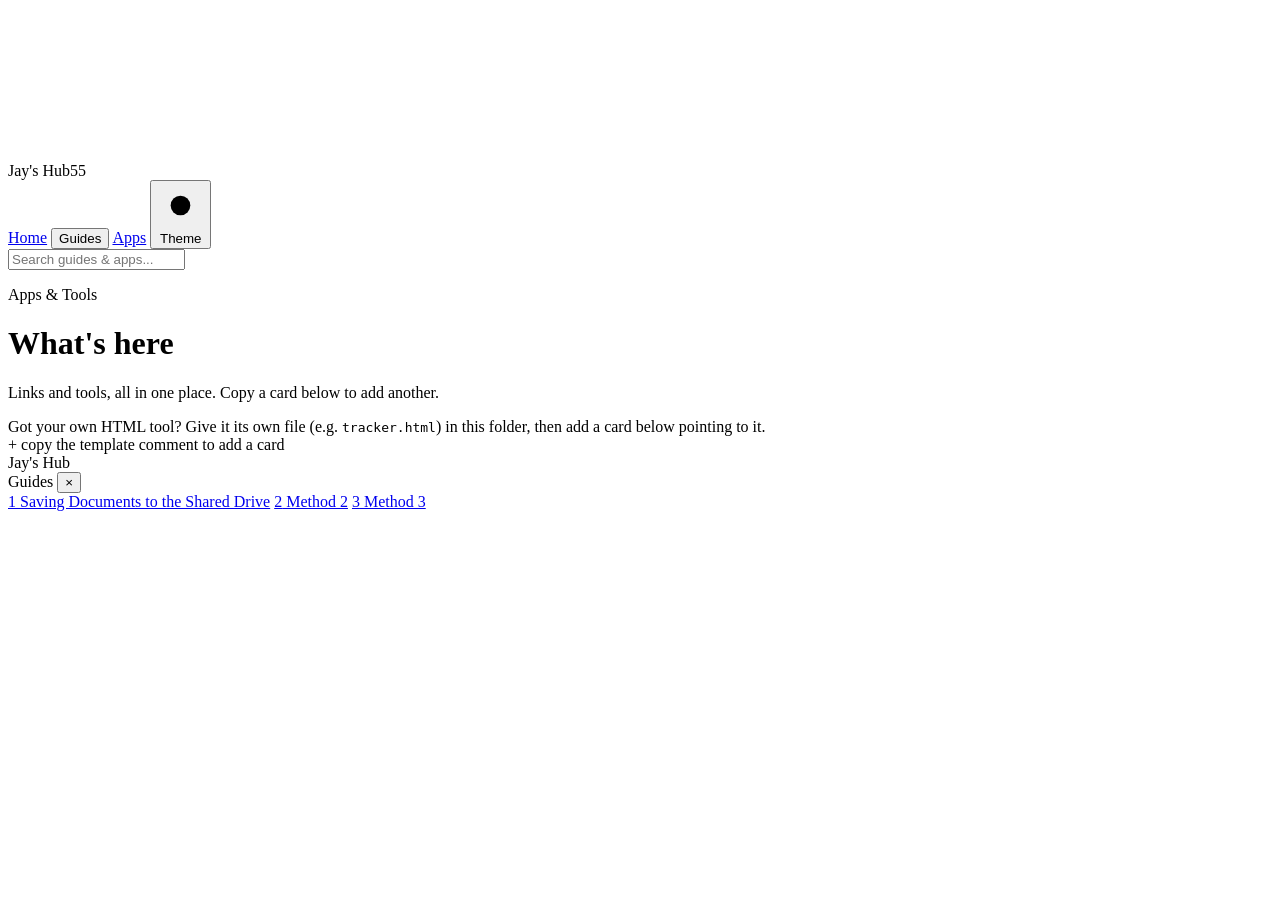
==== commit 4991bc3a: "Add files via upload" ====
--- a/apps.html
+++ b/apps.html
@@ -2,66 +2,81 @@
 <html lang="en">
 <head>
 <meta charset="UTF-8">
-<meta name="viewport" content="width=device-width, initial-scale=1.0">
+<meta name="viewport" content="width=device-width, initial-scale=1.0, maximum-scale=1.0">
 <title>Apps · Hub</title>
-<link rel="icon" type="image/svg+xml" id="site-favicon" href="favicon.svg">
 <link rel="preconnect" href="https://fonts.googleapis.com">
 <link rel="preconnect" href="https://fonts.gstatic.com" crossorigin>
 <link href="https://fonts.googleapis.com/css2?family=Fraunces:wght@500;600;700&family=Inter:wght@400;500;600&family=JetBrains+Mono:wght@400;500;600&display=swap" rel="stylesheet">
 <link rel="stylesheet" href="style.css">
 </head>
 <body>
+<canvas id="stars-canvas" aria-hidden="true"></canvas>
 <header class="site-head">
-<div class="head-inner">
-<div class="brand">Sneaky Jay's Method Hub<span class="mark">55</span></div>
-<nav class="site-nav">
-<a href="index.html">Home</a>
-<button id="guidesBtn" type="button">Guides</button>
-<a href="apps.html" class="active">Apps</a>
-</nav>
-</div>
+  <div class="head-inner">
+    <div class="brand">Jay's Hub<span class="mark">55</span></div>
+    <nav class="site-nav">
+      <a href="index.html">Home</a>
+      <button id="guidesBtn" type="button">Guides</button>
+      <a href="apps.html" class="active">Apps</a>
+      <button class="theme-toggle-btn" id="themeToggleBtn" type="button" aria-label="Change theme">
+        <svg viewBox="0 0 16 16" stroke-width="1.5" stroke-linecap="round" stroke-linejoin="round">
+          <circle cx="8" cy="8" r="3.5"/>
+          <path d="M8 1v1.5M8 13.5V15M1 8h1.5M13.5 8H15M3.2 3.2l1.1 1.1M11.7 11.7l1.1 1.1M11.7 3.2l-1.1 1.1M3.2 11.7l1.1 1.1"/>
+        </svg>
+        <span class="theme-btn-label">Theme</span>
+      </button>
+      <div class="nav-search-wrap">
+        <input type="text" id="navSearchInput" placeholder="Search guides & apps..." autocomplete="off" />
+        <div class="nav-search-results" id="navSearchResults"></div>
+      </div>
+    </nav>
+  </div>
 </header>
 <main>
-<p class="eyebrow">Apps &amp; Tools</p>
-<h1 class="page-title">What's here</h1>
-<p class="lede">Links and tools, all in one place. Copy a card below to add another.</p>
-<div class="callout">
-Got your own HTML tool? Give it its own file (e.g. <code>tracker.html</code>) in this folder,
-then add a card below pointing to it.
-</div>
-<!--
-TEMPLATE — copy this block to add a new card.
-For an external site, link straight to the URL.
-For your own HTML file sitting in this folder, just use its filename as href.
-<div class="card">
-<a class="card-link" href="https://educational-material.pages.dev" target="_blank" rel="noopener">
-<span class="tag">Category</span>
-<h3>Sainsbury's Generator</h3>
-<p>Generate Goycodes</p>
-</a>
-</div>
--->
-<div class="grid">
-<div class="card add-new">
-+ copy the template comment to add a card
-</div>
-</div>
+  <p class="eyebrow">Apps &amp; Tools</p>
+  <h1 class="page-title">What's here</h1>
+  <p class="lede">Links and tools, all in one place. Copy a card below to add another.</p>
+  <div class="callout">
+    Got your own HTML tool? Give it its own file (e.g. <code>tracker.html</code>) in this folder,
+    then add a card below pointing to it.
+  </div>
+  <!--
+  TEMPLATE — copy this block to add a new card.
+  For an external site, link straight to the URL.
+  For your own HTML file sitting in this folder, just use its filename as href.
+
+  <div class="card">
+    <a class="card-link" href="https://example.com" target="_blank" rel="noopener">
+      <span class="tag">Category</span>
+      <h3>Tool name</h3>
+      <p>One line about what it's for.</p>
+    </a>
+  </div>
+  -->
+  <div class="grid">
+    <div class="card add-new">
+      + copy the template comment to add a card
+    </div>
+  </div>
 </main>
-<footer class="site-foot">simple, sleek, just html</footer>
+<footer class="site-foot">Jay's Hub</footer>
+
 <!-- Guides popup -->
 <div class="modal-overlay" id="guidesModal">
-<div class="modal-panel" role="dialog" aria-modal="true" aria-label="Guides">
-<div class="modal-header">
-<span>Guides</span>
-<button class="modal-close" id="guidesClose" aria-label="Close">&times;</button>
+  <div class="modal-panel" role="dialog" aria-modal="true" aria-label="Guides">
+    <div class="modal-header">
+      <span>Guides</span>
+      <button class="modal-close" id="guidesClose" aria-label="Close">&times;</button>
+    </div>
+    <div class="modal-list">
+      <a href="guide-1.html"><span class="num">1</span> Saving Documents to the Shared Drive</a>
+      <a href="method-2.html"><span class="num">2</span> Method 2</a>
+      <a href="method-3.html"><span class="num">3</span> Method 3</a>
+    </div>
+  </div>
 </div>
-<div class="modal-list">
-<a href="method-1.html"><span class="num">1</span> Method 1</a>
-<a href="method-2.html"><span class="num">2</span> Method 2</a>
-<a href="method-3.html"><span class="num">3</span> Method 3</a>
-</div>
-</div>
-</div>
+
 <script src="guides-modal.js"></script>
+<script src="nav-search.js"></script>
 </body>
 </html>
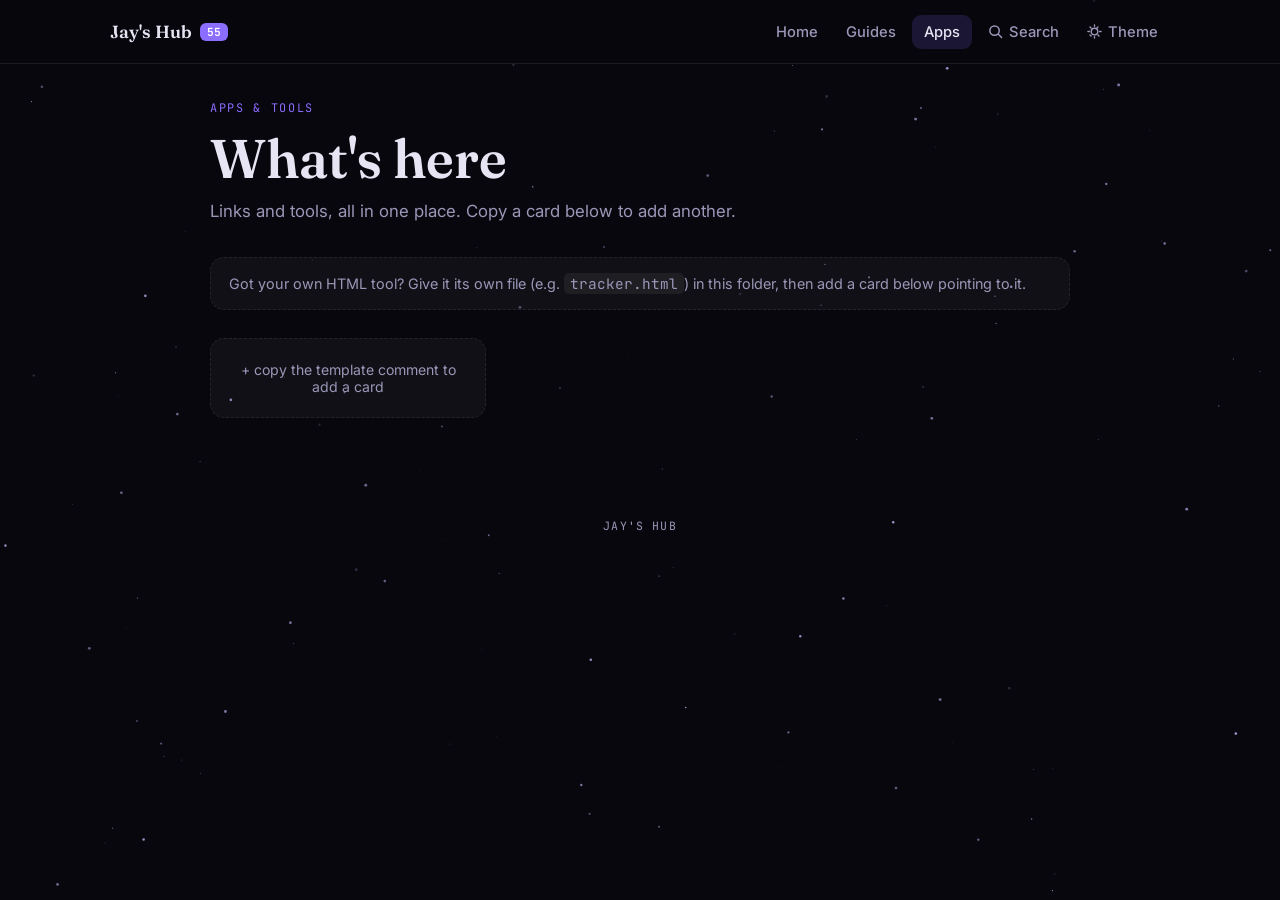
==== commit 0836d4ca: "Add files via upload" ====
--- a/apps.html
+++ b/apps.html
@@ -2,7 +2,7 @@
 <html lang="en">
 <head>
 <meta charset="UTF-8">
-<meta name="viewport" content="width=device-width, initial-scale=1.0, maximum-scale=1.0">
+<meta name="viewport" content="width=device-width, initial-scale=1.0">
 <title>Apps · Hub</title>
 <link rel="preconnect" href="https://fonts.googleapis.com">
 <link rel="preconnect" href="https://fonts.gstatic.com" crossorigin>
@@ -11,54 +11,62 @@
 </head>
 <body>
 <canvas id="stars-canvas" aria-hidden="true"></canvas>
+
 <header class="site-head">
   <div class="head-inner">
-    <div class="brand">Jay's Hub<span class="mark">55</span></div>
+    <div class="brand">Jay's Hub <span class="mark">55</span></div>
     <nav class="site-nav">
       <a href="index.html">Home</a>
-      <button id="guidesBtn" type="button">Guides</button>
+      <button type="button" data-open="guides">Guides</button>
       <a href="apps.html" class="active">Apps</a>
-      <button class="theme-toggle-btn" id="themeToggleBtn" type="button" aria-label="Change theme">
+      <button type="button" class="icon-btn" data-open="search" aria-label="Search">
+        <svg viewBox="0 0 16 16" stroke-width="1.6" stroke-linecap="round" stroke-linejoin="round">
+          <circle cx="7" cy="7" r="5"/>
+          <path d="M11 11l3.5 3.5"/>
+        </svg>
+        <span class="btn-label">Search</span>
+      </button>
+      <button class="icon-btn" id="themeToggleBtn" type="button" aria-label="Change theme">
         <svg viewBox="0 0 16 16" stroke-width="1.5" stroke-linecap="round" stroke-linejoin="round">
           <circle cx="8" cy="8" r="3.5"/>
           <path d="M8 1v1.5M8 13.5V15M1 8h1.5M13.5 8H15M3.2 3.2l1.1 1.1M11.7 11.7l1.1 1.1M11.7 3.2l-1.1 1.1M3.2 11.7l1.1 1.1"/>
         </svg>
-        <span class="theme-btn-label">Theme</span>
+        <span class="btn-label">Theme</span>
       </button>
-      <div class="nav-search-wrap">
-        <input type="text" id="navSearchInput" placeholder="Search guides & apps..." autocomplete="off" />
-        <div class="nav-search-results" id="navSearchResults"></div>
-      </div>
     </nav>
   </div>
 </header>
+
 <main>
-  <p class="eyebrow">Apps &amp; Tools</p>
-  <h1 class="page-title">What's here</h1>
-  <p class="lede">Links and tools, all in one place. Copy a card below to add another.</p>
-  <div class="callout">
-    Got your own HTML tool? Give it its own file (e.g. <code>tracker.html</code>) in this folder,
-    then add a card below pointing to it.
-  </div>
-  <!--
-  TEMPLATE — copy this block to add a new card.
-  For an external site, link straight to the URL.
-  For your own HTML file sitting in this folder, just use its filename as href.
+  <div class="hero">
+    <p class="eyebrow">Apps &amp; Tools</p>
+    <h1 class="page-title">What's here</h1>
+    <p class="lede">Links and tools, all in one place. Copy a card below to add another.</p>
 
-  <div class="card">
-    <a class="card-link" href="https://example.com" target="_blank" rel="noopener">
-      <span class="tag">Category</span>
-      <h3>Tool name</h3>
-      <p>One line about what it's for.</p>
-    </a>
-  </div>
-  -->
-  <div class="grid">
-    <div class="card add-new">
-      + copy the template comment to add a card
+    <div class="callout">
+      Got your own HTML tool? Give it its own file (e.g. <code>tracker.html</code>) in this folder,
+      then add a card below pointing to it.
+    </div>
+
+    <!--
+    TEMPLATE — copy this block to add a new card.
+    For an external site, link straight to the URL.
+    For your own HTML file sitting in this folder, just use its filename as href.
+
+    <div class="card">
+      <a class="card-link" href="https://example.com" target="_blank" rel="noopener">
+        <span class="tag">Category</span>
+        <h3>Tool name</h3>
+        <p>One line about what it's for.</p>
+      </a>
+    </div>
+    -->
+    <div class="grid">
+      <div class="card add-new">+ copy the template comment to add a card</div>
     </div>
   </div>
 </main>
+
 <footer class="site-foot">Jay's Hub</footer>
 
 <!-- Guides popup -->
@@ -70,13 +78,24 @@
     </div>
     <div class="modal-list">
       <a href="guide-1.html"><span class="num">1</span> Saving Documents to the Shared Drive</a>
-      <a href="method-2.html"><span class="num">2</span> Method 2</a>
-      <a href="method-3.html"><span class="num">3</span> Method 3</a>
     </div>
   </div>
 </div>
 
-<script src="guides-modal.js"></script>
-<script src="nav-search.js"></script>
+<!-- Search popup -->
+<div class="modal-overlay" id="searchModal">
+  <div class="modal-panel search-panel" role="dialog" aria-modal="true" aria-label="Search">
+    <div class="modal-header">
+      <span>Search</span>
+      <button class="modal-close" id="searchClose" aria-label="Close">&times;</button>
+    </div>
+    <div class="search-input-wrap">
+      <input id="searchInput" type="text" placeholder="Search guides &amp; apps..." autocomplete="off">
+    </div>
+    <div class="search-results" id="searchResults"></div>
+  </div>
+</div>
+
+<script src="site.js"></script>
 </body>
 </html>
--- a/style.css
+++ b/style.css
@@ -0,0 +1,465 @@
+:root {
+  --bg: #08070d;
+  --bg-soft: #0d0c16;
+  --panel: rgba(255, 255, 255, 0.04);
+  --panel-border: rgba(255, 255, 255, 0.08);
+  --text: #e7e4f3;
+  --text-dim: #9b97b8;
+  --accent: #8b6dff;
+  --accent-soft: rgba(139, 109, 255, 0.16);
+  --mono: "JetBrains Mono", monospace;
+  --serif: "Fraunces", serif;
+  --sans: "Inter", sans-serif;
+  --nav-h: 64px;
+  --radius: 14px;
+}
+
+* { box-sizing: border-box; }
+
+html { scroll-behavior: smooth; }
+
+body {
+  margin: 0;
+  min-height: 100vh;
+  background: var(--bg);
+  color: var(--text);
+  font-family: var(--sans);
+  -webkit-font-smoothing: antialiased;
+  overflow-x: hidden;
+}
+
+#stars-canvas {
+  position: fixed;
+  inset: 0;
+  width: 100%;
+  height: 100%;
+  z-index: 0;
+  pointer-events: none;
+}
+
+a { color: inherit; text-decoration: none; }
+button { font-family: inherit; }
+
+/* ---------- Header / nav ---------- */
+.site-head {
+  position: fixed;
+  top: 0;
+  left: 0;
+  right: 0;
+  z-index: 100;
+  height: var(--nav-h);
+  background: rgba(8, 7, 13, 0.72);
+  backdrop-filter: blur(14px);
+  -webkit-backdrop-filter: blur(14px);
+  border-bottom: 1px solid var(--panel-border);
+}
+
+.head-inner {
+  max-width: 1100px;
+  margin: 0 auto;
+  height: 100%;
+  padding: 0 20px;
+  display: flex;
+  align-items: center;
+  justify-content: space-between;
+  gap: 16px;
+}
+
+.brand {
+  font-family: var(--serif);
+  font-weight: 600;
+  font-size: 1.1rem;
+  display: flex;
+  align-items: center;
+  gap: 8px;
+  white-space: nowrap;
+}
+
+.brand .mark {
+  font-family: var(--mono);
+  font-size: 0.7rem;
+  background: var(--accent);
+  color: #fff;
+  border-radius: 6px;
+  padding: 2px 7px;
+  font-weight: 600;
+}
+
+.site-nav {
+  display: flex;
+  align-items: center;
+  gap: 4px;
+}
+
+.site-nav a,
+.site-nav button {
+  background: transparent;
+  border: none;
+  color: var(--text-dim);
+  font-size: 0.92rem;
+  font-weight: 500;
+  padding: 8px 12px;
+  border-radius: 9px;
+  cursor: pointer;
+  display: flex;
+  align-items: center;
+  gap: 6px;
+  transition: background 0.15s ease, color 0.15s ease;
+}
+
+.site-nav a:hover,
+.site-nav button:hover {
+  color: var(--text);
+  background: var(--panel);
+}
+
+.site-nav a.active,
+.site-nav button.active {
+  color: var(--text);
+  background: var(--accent-soft);
+}
+
+.icon-btn svg {
+  width: 15px;
+  height: 15px;
+  stroke: currentColor;
+  fill: none;
+}
+
+.icon-btn .btn-label {
+  display: inline;
+}
+
+/* push page content below fixed header */
+main { padding-top: calc(var(--nav-h) + 36px); }
+
+/* ---------- Hero / home ---------- */
+.hero {
+  max-width: 900px;
+  margin: 0 auto;
+  padding: 0 20px 60px;
+  position: relative;
+  z-index: 1;
+}
+
+.eyebrow {
+  font-family: var(--mono);
+  font-size: 0.74rem;
+  letter-spacing: 0.14em;
+  text-transform: uppercase;
+  color: var(--accent);
+  margin: 0 0 14px;
+}
+
+.page-title {
+  font-family: var(--serif);
+  font-weight: 600;
+  font-size: clamp(2.2rem, 6vw, 3.4rem);
+  margin: 0 0 14px;
+  line-height: 1.05;
+}
+
+.lede {
+  color: var(--text-dim);
+  font-size: 1.05rem;
+  margin: 0 0 36px;
+}
+
+.hero-grid {
+  display: grid;
+  grid-template-columns: 1fr 1fr;
+  gap: 16px;
+}
+
+@media (max-width: 600px) {
+  .hero-grid { grid-template-columns: 1fr; }
+}
+
+.hero-card,
+.card {
+  display: block;
+  text-align: left;
+  background: var(--panel);
+  border: 1px solid var(--panel-border);
+  border-radius: var(--radius);
+  padding: 22px;
+  cursor: pointer;
+  transition: border-color 0.15s ease, transform 0.15s ease;
+}
+
+.hero-card:hover {
+  border-color: var(--accent);
+  transform: translateY(-2px);
+}
+
+.glyph,
+.tag {
+  font-family: var(--mono);
+  font-size: 0.7rem;
+  letter-spacing: 0.08em;
+  text-transform: uppercase;
+  background: var(--accent-soft);
+  color: var(--accent);
+  padding: 3px 9px;
+  border-radius: 6px;
+  display: inline-block;
+  margin-bottom: 12px;
+}
+
+.hero-card h3,
+.card h3 {
+  font-family: var(--serif);
+  font-size: 1.3rem;
+  margin: 0 0 6px;
+}
+
+.hero-card p,
+.card p {
+  color: var(--text-dim);
+  margin: 0;
+  font-size: 0.92rem;
+}
+
+/* ---------- Apps page ---------- */
+.callout {
+  background: var(--panel);
+  border: 1px dashed var(--panel-border);
+  border-radius: var(--radius);
+  padding: 16px 18px;
+  color: var(--text-dim);
+  font-size: 0.9rem;
+  margin: 0 0 28px;
+}
+
+.callout code {
+  font-family: var(--mono);
+  background: rgba(255, 255, 255, 0.06);
+  padding: 1px 6px;
+  border-radius: 5px;
+}
+
+.grid {
+  display: grid;
+  grid-template-columns: repeat(auto-fill, minmax(220px, 1fr));
+  gap: 16px;
+}
+
+.card-link { display: block; }
+
+.add-new {
+  display: flex;
+  align-items: center;
+  justify-content: center;
+  text-align: center;
+  color: var(--text-dim);
+  font-size: 0.88rem;
+  border-style: dashed;
+  cursor: default;
+}
+
+/* ---------- Guide page ---------- */
+.guide-wrap {
+  max-width: 760px;
+  margin: 0 auto;
+  padding: 0 20px 80px;
+  position: relative;
+  z-index: 1;
+}
+
+.guide-wrap .card { cursor: default; }
+
+.guide-section { margin: 0 0 26px; }
+
+.guide-section h2 {
+  font-family: var(--serif);
+  font-size: 1.15rem;
+  margin: 0 0 10px;
+}
+
+.guide-section ol {
+  margin: 0;
+  padding-left: 1.25em;
+  color: var(--text-dim);
+  line-height: 1.6;
+}
+
+.guide-section ol li { margin-bottom: 6px; }
+.guide-section ol li::marker { color: var(--accent); font-family: var(--mono); }
+
+/* ---------- Footer ---------- */
+.site-foot {
+  text-align: center;
+  color: var(--text-dim);
+  font-family: var(--mono);
+  font-size: 0.72rem;
+  letter-spacing: 0.1em;
+  text-transform: uppercase;
+  padding: 40px 20px 60px;
+  position: relative;
+  z-index: 1;
+}
+
+/* ---------- Overlays (guides modal + search) ---------- */
+.modal-overlay {
+  position: fixed;
+  inset: 0;
+  z-index: 200;
+  display: none;
+  align-items: flex-start;
+  justify-content: center;
+  padding: calc(var(--nav-h) + 18px) 20px 20px;
+  background: rgba(5, 4, 9, 0.6);
+  backdrop-filter: blur(4px);
+}
+
+.modal-overlay.open { display: flex; }
+
+.modal-panel {
+  width: 100%;
+  max-width: 420px;
+  background: var(--bg-soft);
+  border: 1px solid var(--panel-border);
+  border-radius: var(--radius);
+  box-shadow: 0 20px 60px rgba(0, 0, 0, 0.5);
+  overflow: hidden;
+  animation: modal-in 0.16s ease;
+}
+
+@keyframes modal-in {
+  from { opacity: 0; transform: translateY(-6px); }
+  to { opacity: 1; transform: translateY(0); }
+}
+
+.modal-header {
+  display: flex;
+  align-items: center;
+  justify-content: space-between;
+  padding: 14px 18px;
+  border-bottom: 1px solid var(--panel-border);
+  font-weight: 600;
+  font-size: 0.95rem;
+}
+
+.modal-close {
+  background: transparent;
+  border: none;
+  color: var(--text-dim);
+  font-size: 1.3rem;
+  line-height: 1;
+  cursor: pointer;
+  padding: 2px 6px;
+  border-radius: 6px;
+}
+
+.modal-close:hover { color: var(--text); background: var(--panel); }
+
+.modal-list {
+  display: flex;
+  flex-direction: column;
+  padding: 8px;
+  max-height: 60vh;
+  overflow-y: auto;
+}
+
+.modal-list a,
+.search-results a {
+  display: flex;
+  align-items: center;
+  gap: 12px;
+  padding: 11px 12px;
+  border-radius: 9px;
+  color: var(--text);
+  font-size: 0.92rem;
+}
+
+.modal-list a:hover,
+.search-results a:hover,
+.search-results a.active-result {
+  background: var(--panel);
+}
+
+.modal-list .num {
+  font-family: var(--mono);
+  font-size: 0.74rem;
+  color: var(--accent);
+  background: var(--accent-soft);
+  width: 22px;
+  height: 22px;
+  border-radius: 6px;
+  display: flex;
+  align-items: center;
+  justify-content: center;
+  flex-shrink: 0;
+}
+
+.modal-empty {
+  padding: 24px 18px;
+  text-align: center;
+  color: var(--text-dim);
+  font-size: 0.88rem;
+}
+
+/* search-specific */
+.search-panel { max-width: 460px; }
+
+.search-input-wrap { padding: 14px 16px 8px; }
+
+.search-input-wrap input {
+  width: 100%;
+  background: var(--panel);
+  border: 1px solid var(--panel-border);
+  border-radius: 9px;
+  padding: 10px 12px;
+  color: var(--text);
+  font-size: 0.92rem;
+  font-family: inherit;
+  outline: none;
+}
+
+.search-input-wrap input:focus { border-color: var(--accent); }
+
+.search-results {
+  display: flex;
+  flex-direction: column;
+  padding: 8px;
+  max-height: 50vh;
+  overflow-y: auto;
+}
+
+.search-results .res-tag {
+  font-family: var(--mono);
+  font-size: 0.66rem;
+  text-transform: uppercase;
+  letter-spacing: 0.06em;
+  color: var(--text-dim);
+  margin-left: auto;
+  flex-shrink: 0;
+}
+
+/* ---------- Light theme ---------- */
+html.light-theme {
+  --bg: #f6f4fb;
+  --bg-soft: #ffffff;
+  --panel: rgba(20, 10, 50, 0.04);
+  --panel-border: rgba(20, 10, 50, 0.1);
+  --text: #1c1730;
+  --text-dim: #645f7a;
+  --accent: #6f4cf2;
+  --accent-soft: rgba(111, 76, 242, 0.12);
+}
+
+html.light-theme .modal-overlay { background: rgba(20, 14, 40, 0.25); }
+html.light-theme .site-head { background: rgba(246, 244, 251, 0.78); }
+
+/* ---------- Mobile ---------- */
+@media (max-width: 560px) {
+  .head-inner { padding: 0 14px; }
+  .brand { font-size: 0.98rem; }
+  .site-nav { gap: 2px; }
+  .site-nav a,
+  .site-nav button { padding: 8px 9px; font-size: 0.85rem; }
+  .icon-btn .btn-label { display: none; }
+  main { padding-top: calc(var(--nav-h) + 26px); }
+  .page-title { font-size: clamp(1.9rem, 9vw, 2.6rem); }
+  .modal-overlay { padding-top: calc(var(--nav-h) + 10px); }
+}
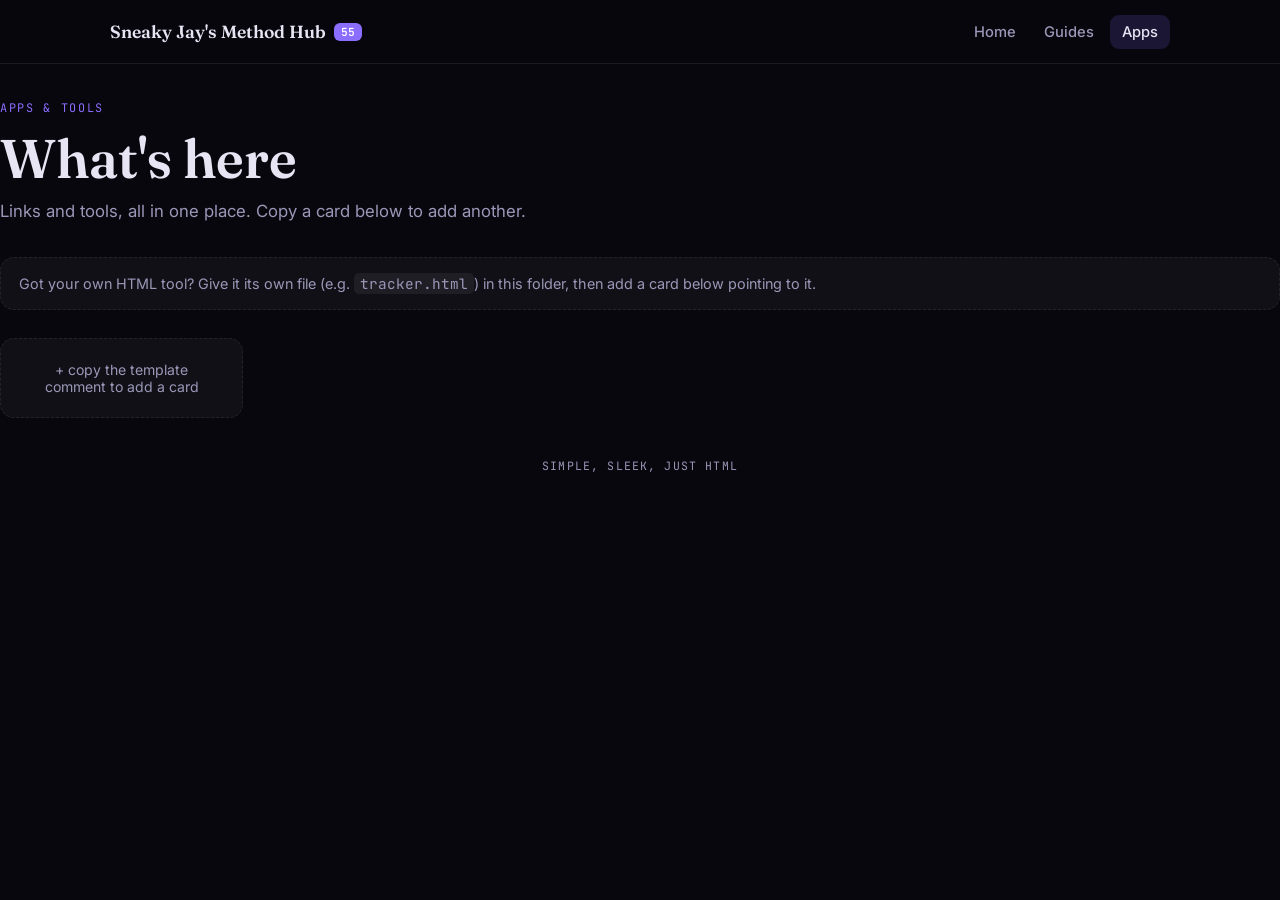
==== commit 5236354d: "Update apps.html" ====
--- a/apps.html
+++ b/apps.html
@@ -4,98 +4,64 @@
 <meta charset="UTF-8">
 <meta name="viewport" content="width=device-width, initial-scale=1.0">
 <title>Apps · Hub</title>
+<link rel="icon" type="image/svg+xml" id="site-favicon" href="favicon.svg">
 <link rel="preconnect" href="https://fonts.googleapis.com">
 <link rel="preconnect" href="https://fonts.gstatic.com" crossorigin>
 <link href="https://fonts.googleapis.com/css2?family=Fraunces:wght@500;600;700&family=Inter:wght@400;500;600&family=JetBrains+Mono:wght@400;500;600&display=swap" rel="stylesheet">
 <link rel="stylesheet" href="style.css">
 </head>
 <body>
-<canvas id="stars-canvas" aria-hidden="true"></canvas>
-
 <header class="site-head">
-  <div class="head-inner">
-    <div class="brand">Jay's Hub <span class="mark">55</span></div>
-    <nav class="site-nav">
-      <a href="index.html">Home</a>
-      <button type="button" data-open="guides">Guides</button>
-      <a href="apps.html" class="active">Apps</a>
-      <button type="button" class="icon-btn" data-open="search" aria-label="Search">
-        <svg viewBox="0 0 16 16" stroke-width="1.6" stroke-linecap="round" stroke-linejoin="round">
-          <circle cx="7" cy="7" r="5"/>
-          <path d="M11 11l3.5 3.5"/>
-        </svg>
-        <span class="btn-label">Search</span>
-      </button>
-      <button class="icon-btn" id="themeToggleBtn" type="button" aria-label="Change theme">
-        <svg viewBox="0 0 16 16" stroke-width="1.5" stroke-linecap="round" stroke-linejoin="round">
-          <circle cx="8" cy="8" r="3.5"/>
-          <path d="M8 1v1.5M8 13.5V15M1 8h1.5M13.5 8H15M3.2 3.2l1.1 1.1M11.7 11.7l1.1 1.1M11.7 3.2l-1.1 1.1M3.2 11.7l1.1 1.1"/>
-        </svg>
-        <span class="btn-label">Theme</span>
-      </button>
-    </nav>
-  </div>
+<div class="head-inner">
+<div class="brand">Sneaky Jay's Method Hub<span class="mark">55</span></div>
+<nav class="site-nav">
+<a href="index.html">Home</a>
+<button id="guidesBtn" type="button">Guides</button>
+<a href="apps.html" class="active">Apps</a>
+</nav>
+</div>
 </header>
-
 <main>
-  <div class="hero">
-    <p class="eyebrow">Apps &amp; Tools</p>
-    <h1 class="page-title">What's here</h1>
-    <p class="lede">Links and tools, all in one place. Copy a card below to add another.</p>
-
-    <div class="callout">
-      Got your own HTML tool? Give it its own file (e.g. <code>tracker.html</code>) in this folder,
-      then add a card below pointing to it.
-    </div>
-
-    <!--
-    TEMPLATE — copy this block to add a new card.
-    For an external site, link straight to the URL.
-    For your own HTML file sitting in this folder, just use its filename as href.
-
-    <div class="card">
-      <a class="card-link" href="https://example.com" target="_blank" rel="noopener">
-        <span class="tag">Category</span>
-        <h3>Tool name</h3>
-        <p>One line about what it's for.</p>
-      </a>
-    </div>
-    -->
-    <div class="grid">
-      <div class="card add-new">+ copy the template comment to add a card</div>
-    </div>
-  </div>
+<p class="eyebrow">Apps &amp; Tools</p>
+<h1 class="page-title">What's here</h1>
+<p class="lede">Links and tools, all in one place. Copy a card below to add another.</p>
+<div class="callout">
+Got your own HTML tool? Give it its own file (e.g. <code>tracker.html</code>) in this folder,
+then add a card below pointing to it.
+</div>
+<!--
+TEMPLATE — copy this block to add a new card.
+For an external site, link straight to the URL.
+For your own HTML file sitting in this folder, just use its filename as href.
+<div class="card">
+<a class="card-link" href="https://educational-material.pages.dev" target="_blank" rel="noopener">
+<span class="tag">Category</span>
+<h3>Sainsbury's Generator</h3>
+<p>Generate Goycodes</p>
+</a>
+</div>
+-->
+<div class="grid">
+<div class="card add-new">
++ copy the template comment to add a card
+</div>
+</div>
 </main>
-
-<footer class="site-foot">Jay's Hub</footer>
-
+<footer class="site-foot">simple, sleek, just html</footer>
 <!-- Guides popup -->
 <div class="modal-overlay" id="guidesModal">
-  <div class="modal-panel" role="dialog" aria-modal="true" aria-label="Guides">
-    <div class="modal-header">
-      <span>Guides</span>
-      <button class="modal-close" id="guidesClose" aria-label="Close">&times;</button>
-    </div>
-    <div class="modal-list">
-      <a href="guide-1.html"><span class="num">1</span> Saving Documents to the Shared Drive</a>
-    </div>
-  </div>
+<div class="modal-panel" role="dialog" aria-modal="true" aria-label="Guides">
+<div class="modal-header">
+<span>Guides</span>
+<button class="modal-close" id="guidesClose" aria-label="Close">&times;</button>
 </div>
-
-<!-- Search popup -->
-<div class="modal-overlay" id="searchModal">
-  <div class="modal-panel search-panel" role="dialog" aria-modal="true" aria-label="Search">
-    <div class="modal-header">
-      <span>Search</span>
-      <button class="modal-close" id="searchClose" aria-label="Close">&times;</button>
-    </div>
-    <div class="search-input-wrap">
-      <input id="searchInput" type="text" placeholder="Search guides &amp; apps..." autocomplete="off">
-    </div>
-    <div class="search-results" id="searchResults"></div>
-  </div>
+<div class="modal-list">
+<a href="method-1.html"><span class="num">1</span> Method 1</a>
+<a href="method-2.html"><span class="num">2</span> Method 2</a>
+<a href="method-3.html"><span class="num">3</span> Method 3</a>
 </div>
-
-<script src="site.js"></script>
+</div>
+</div>
+<script src="guides-modal.js"></script>
 </body>
 </html>
